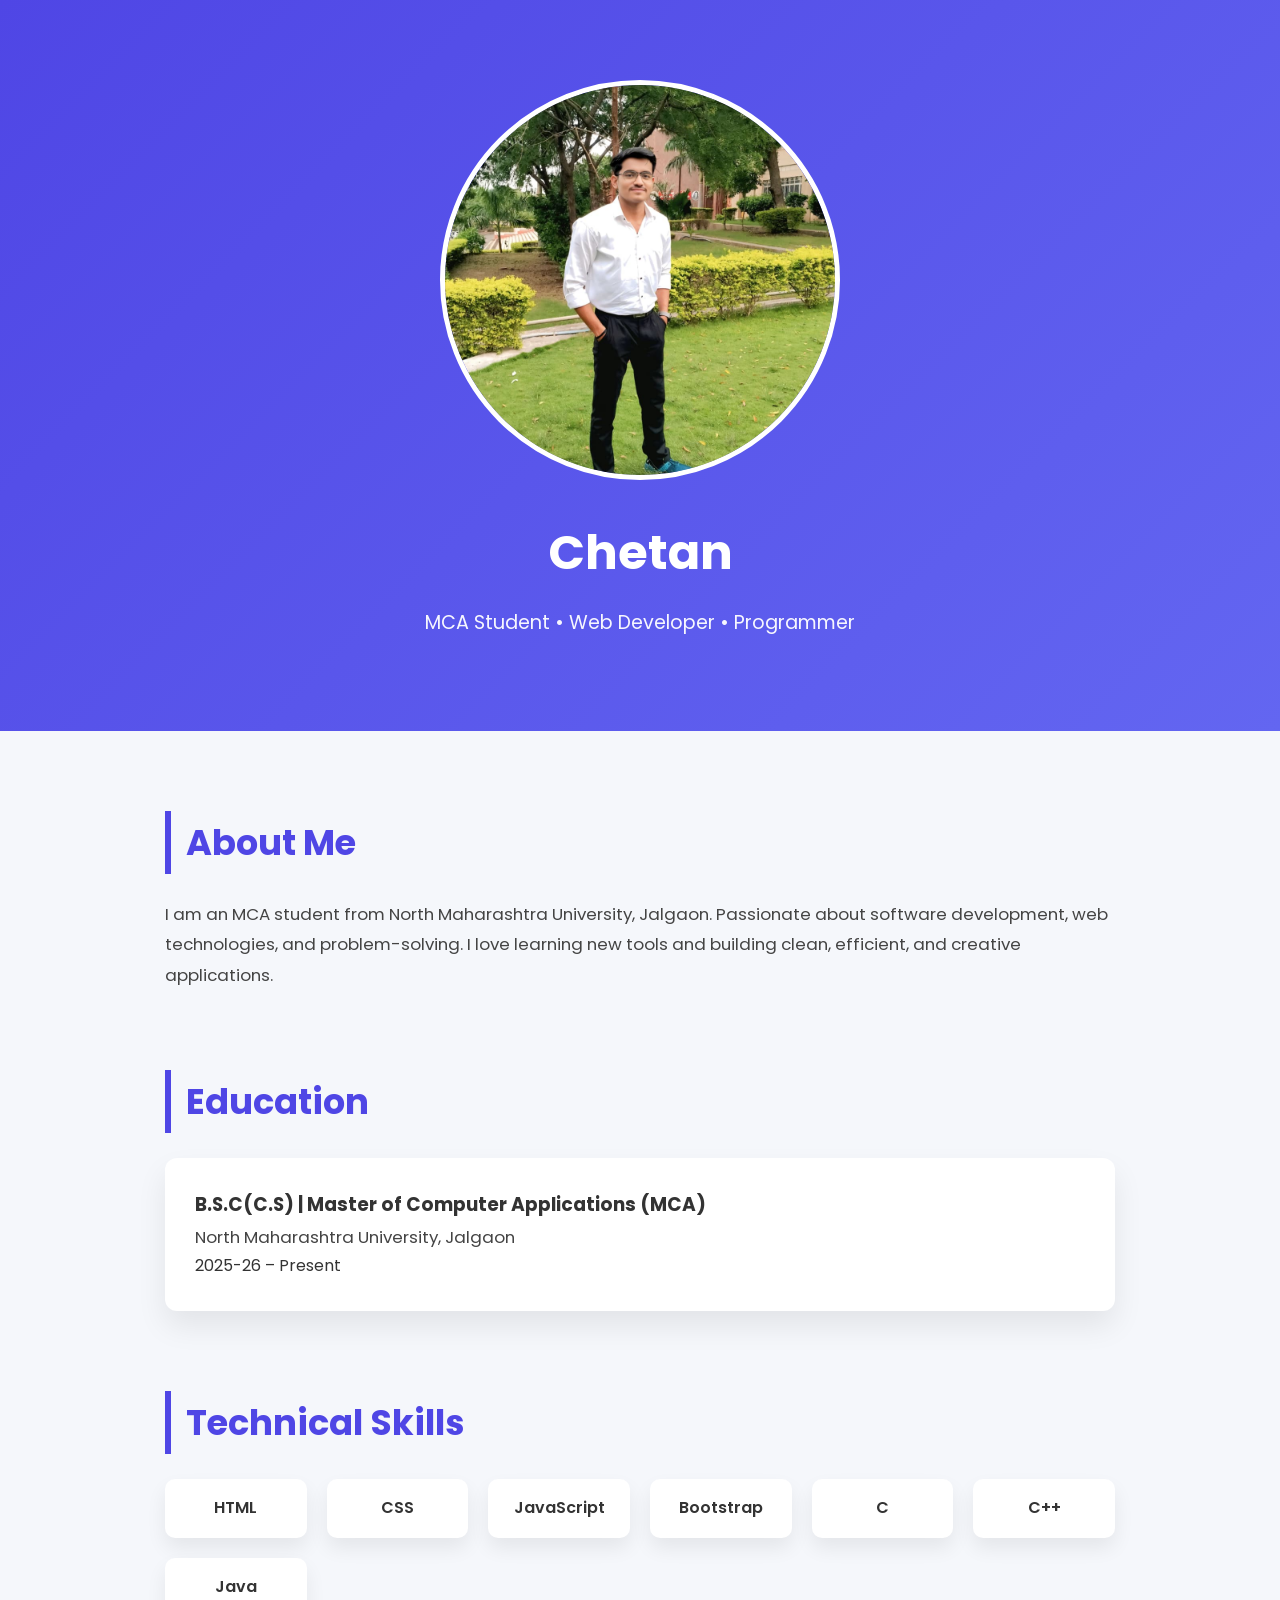
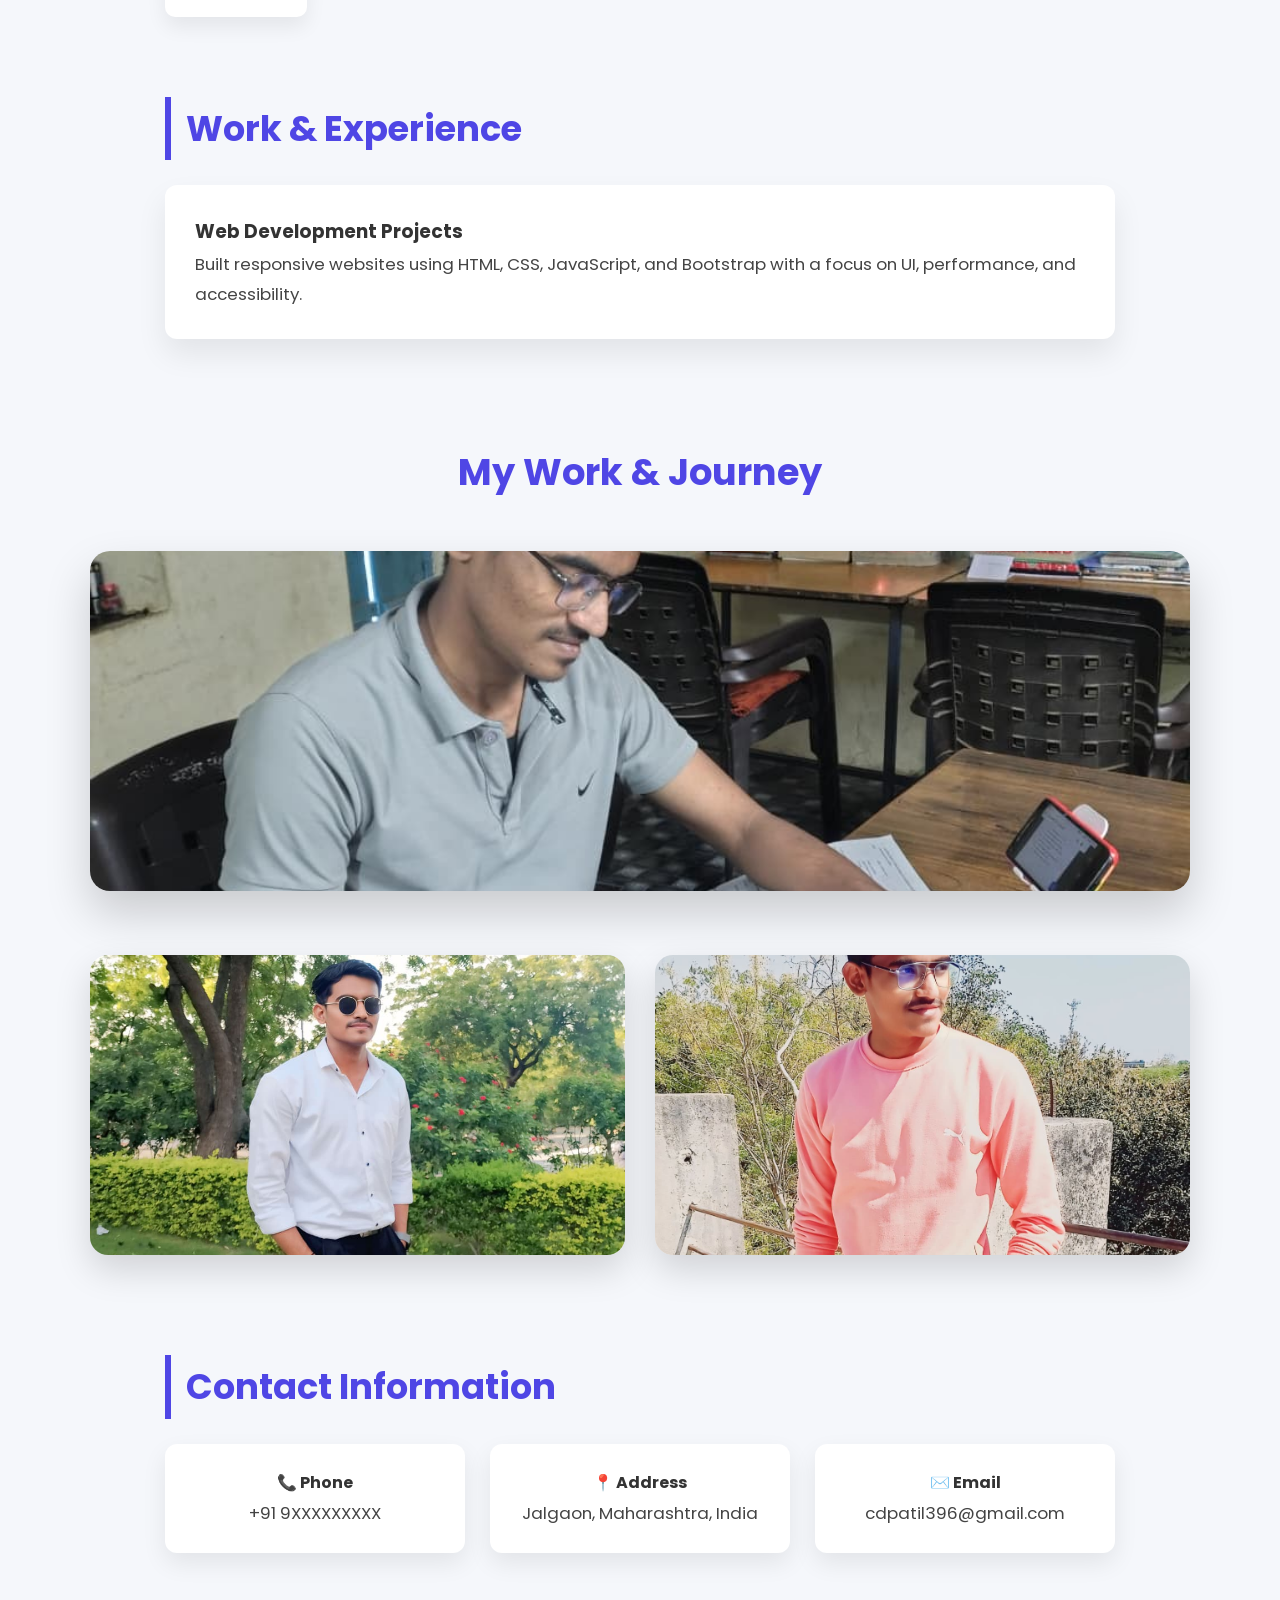
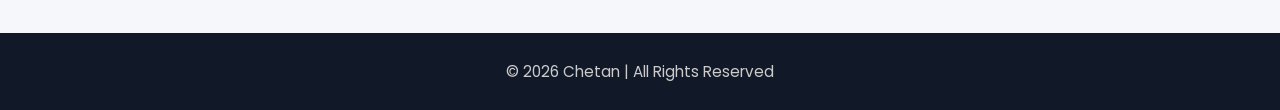
==== Portfolio.html @ 448fcc39 "This is portfolio websiste" ====
<!DOCTYPE html>
<html lang="en">
<head>
    <meta charset="UTF-8">
    <title>Chetan | Portfolio</title>
    <link rel="stylesheet" href="style.css">
    <link href="https://fonts.googleapis.com/css2?family=Poppins:wght@300;400;600;700&display=swap" rel="stylesheet">
</head>

<body>

<header class="hero">
    <img src="che.jpeg" alt="Chetan" class="profile-img">
    <h1>Chetan</h1>
    <p>MCA Student • Web Developer • Programmer</p>
</header>

<section class="about section">
    <h2>About Me</h2>
    <p>
        I am an MCA student from North Maharashtra University, Jalgaon.
        Passionate about software development, web technologies,
        and problem-solving. I love learning new tools and building
        clean, efficient, and creative applications.
    </p>
</section>
<!-- Education Section -->
<section class="education section">
    <h2>Education</h2>
    <div class="card">
        <h3> B.S.C(C.S) | Master of Computer Applications (MCA)</h3>
        <p>North Maharashtra University, Jalgaon</p>
        <span>2025-26 – Present</span>
    </div>
</section>

<section class="skills section">
    <h2>Technical Skills</h2>
    <div class="skill-grid">
        <span class="skill-card">HTML</span>
        <span class="skill-card">CSS</span>
        <span class="skill-card">JavaScript</span>
        <span class="skill-card">Bootstrap</span>
        <span class="skill-card">C</span>
        <span class="skill-card">C++</span>
        <span class="skill-card">Java</span>
    </div>
</section>

<section class="work section">
    <h2>Work & Experience</h2>
    <div class="card">
        <h3>Web Development Projects</h3>
        <p>
            Built responsive websites using HTML, CSS, JavaScript,
            and Bootstrap with a focus on UI, performance,
            and accessibility.
        </p>
    </div>
</section>

<!-- Photo Showcase -->
<section class="photo-section">
    <h2>My Work & Journey</h2>

    <!-- Big Banner Photo -->
    <div class="photo-banner">
        <img src="ph4.jpeg" alt="Work sShowcase">
    </div>

    <!-- Three Photos Grid -->
    <div class="photo-grid">
        <img src="ph1.jpeg" alt="Project 1">
        <!-- <img src="ph2.jpeg" alt="Project 2"> -->
        <img src="ph3.jpeg" alt="Coding">
    </div>
</section>


<section class="contact section">
    <h2>Contact Information</h2>
    <div class="contact-grid">
        <div class="contact-card">
            <h4>📞 Phone</h4>
            <p>+91 9XXXXXXXXX</p>
        </div>
        <div class="contact-card">
            <h4>📍 Address</h4>
            <p>Jalgaon, Maharashtra, India</p>
        </div>
        <div class="contact-card">
            <h4>✉️ Email</h4>
            <p>cdpatil396@gmail.com</p>
        </div>
    </div>
</section>



<footer>
    <p>© 2026 Chetan | All Rights Reserved</p>
</footer>

</body>
</html>
---- style.css ----
/* Reset */
* {
    margin: 0;
    padding: 0;
    box-sizing: border-box;
    font-family: 'Poppins', sans-serif;
}

/* Body */
body {
    background: #f5f7fb;
    color: #333;
    line-height: 1.8;
}

/* Hero Section */
.hero {
    background: linear-gradient(135deg, #4f46e5, #6366f1);
    color: white;
    text-align: center;
    padding: 80px 20px 90px;
}

/* Profile Image – BIGGER */
.profile-img {
    width: 400px;
    height: 400px;
    object-fit: cover;
    border-radius: 50%;
    border: 5px solid white;
    margin-bottom: 20px;
}

/* Headings */
.hero h1 {
    font-size: 3rem;
    margin-bottom: 10px;
}

.hero p {
    font-size: 1.2rem;
    opacity: 0.95;
}

/* Section Layout */
.section {
    max-width: 1000px;
    margin: 80px auto;
    padding: 0 25px;
}

/* Section Titles */
.section h2 {
    font-size: 2.2rem;
    margin-bottom: 25px;
    color: #4f46e5;
    border-left: 6px solid #4f46e5;
    padding-left: 15px;
}

/* Paragraphs */
.section p {
    font-size: 1.05rem;
    color: #444;
}

/* Cards */
.card {
    background: white;
    padding: 30px;
    border-radius: 12px;
    box-shadow: 0 15px 30px rgba(0,0,0,0.08);
    margin-bottom: 30px;
}

/* Skills */
.skill-grid {
    display: grid;
    grid-template-columns: repeat(auto-fit, minmax(130px, 1fr));
    gap: 20px;
    margin-top: 20px;
}

.skill-card {
    background: white;
    padding: 15px;
    text-align: center;
    border-radius: 10px;
    font-weight: 600;
    box-shadow: 0 10px 20px rgba(0,0,0,0.07);
}

/* Contact */
.contact-grid {
    display: grid;
    grid-template-columns: repeat(auto-fit, minmax(250px, 1fr));
    gap: 25px;
}

.contact-card {
    background: white;
    padding: 25px;
    border-radius: 12px;
    text-align: center;
    box-shadow: 0 10px 25px rgba(0,0,0,0.08);
}

/* Footer */
footer {
    background: #111827;
    color: #ccc;
    text-align: center;
    padding: 25px;
    margin-top: 80px;
    font-size: 0.95rem;
}

/* Photo Section */
.photo-section {
    max-width: 1150px;
    margin: 100px auto;
    padding: 0 25px;
    text-align: center;
}

.photo-section h2 {
    font-size: 2.3rem;
    color: #4f46e5;
    margin-bottom: 45px;
}

/* Banner Image */
.photo-banner img {
    width: 100%;
    height: 340px;
    object-fit: cover;
    border-radius: 20px;
    box-shadow: 0 22px 45px rgba(0,0,0,0.18);
    margin-bottom: 55px;
}

/* Three Photo Grid */
.photo-grid {
    display: grid;
    grid-template-columns: repeat(auto-fit, minmax(260px, 1fr));
    gap: 30px;
}

.photo-grid img {
    width: 100%;
    height: 300px;
    object-fit: cover;
    border-radius: 18px;
    box-shadow: 0 15px 35px rgba(0,0,0,0.15);
    transition: transform 0.4s ease, box-shadow 0.4s ease;
}

/* Hover Animation */
.photo-grid img:hover {
    transform: translateY(-10px) scale(1.02);
    box-shadow: 0 28px 55px rgba(0,0,0,0.25);
}
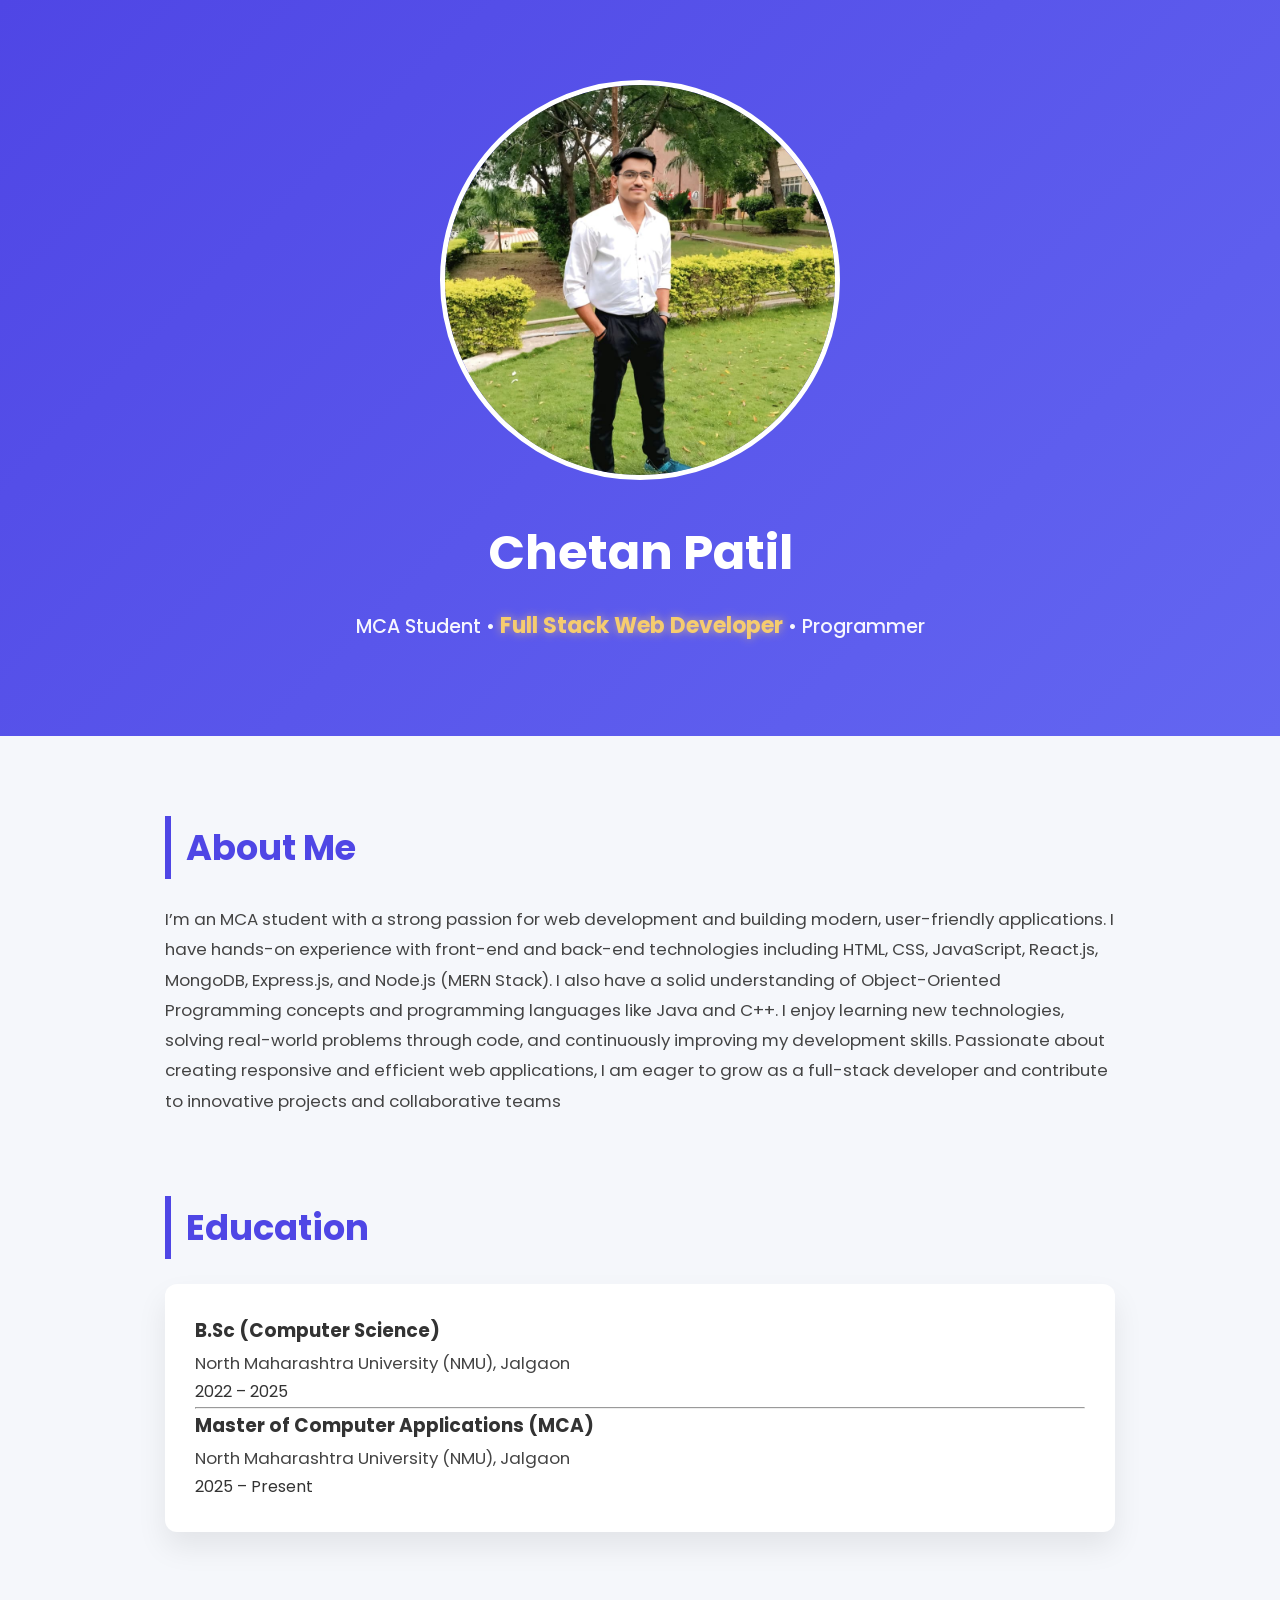
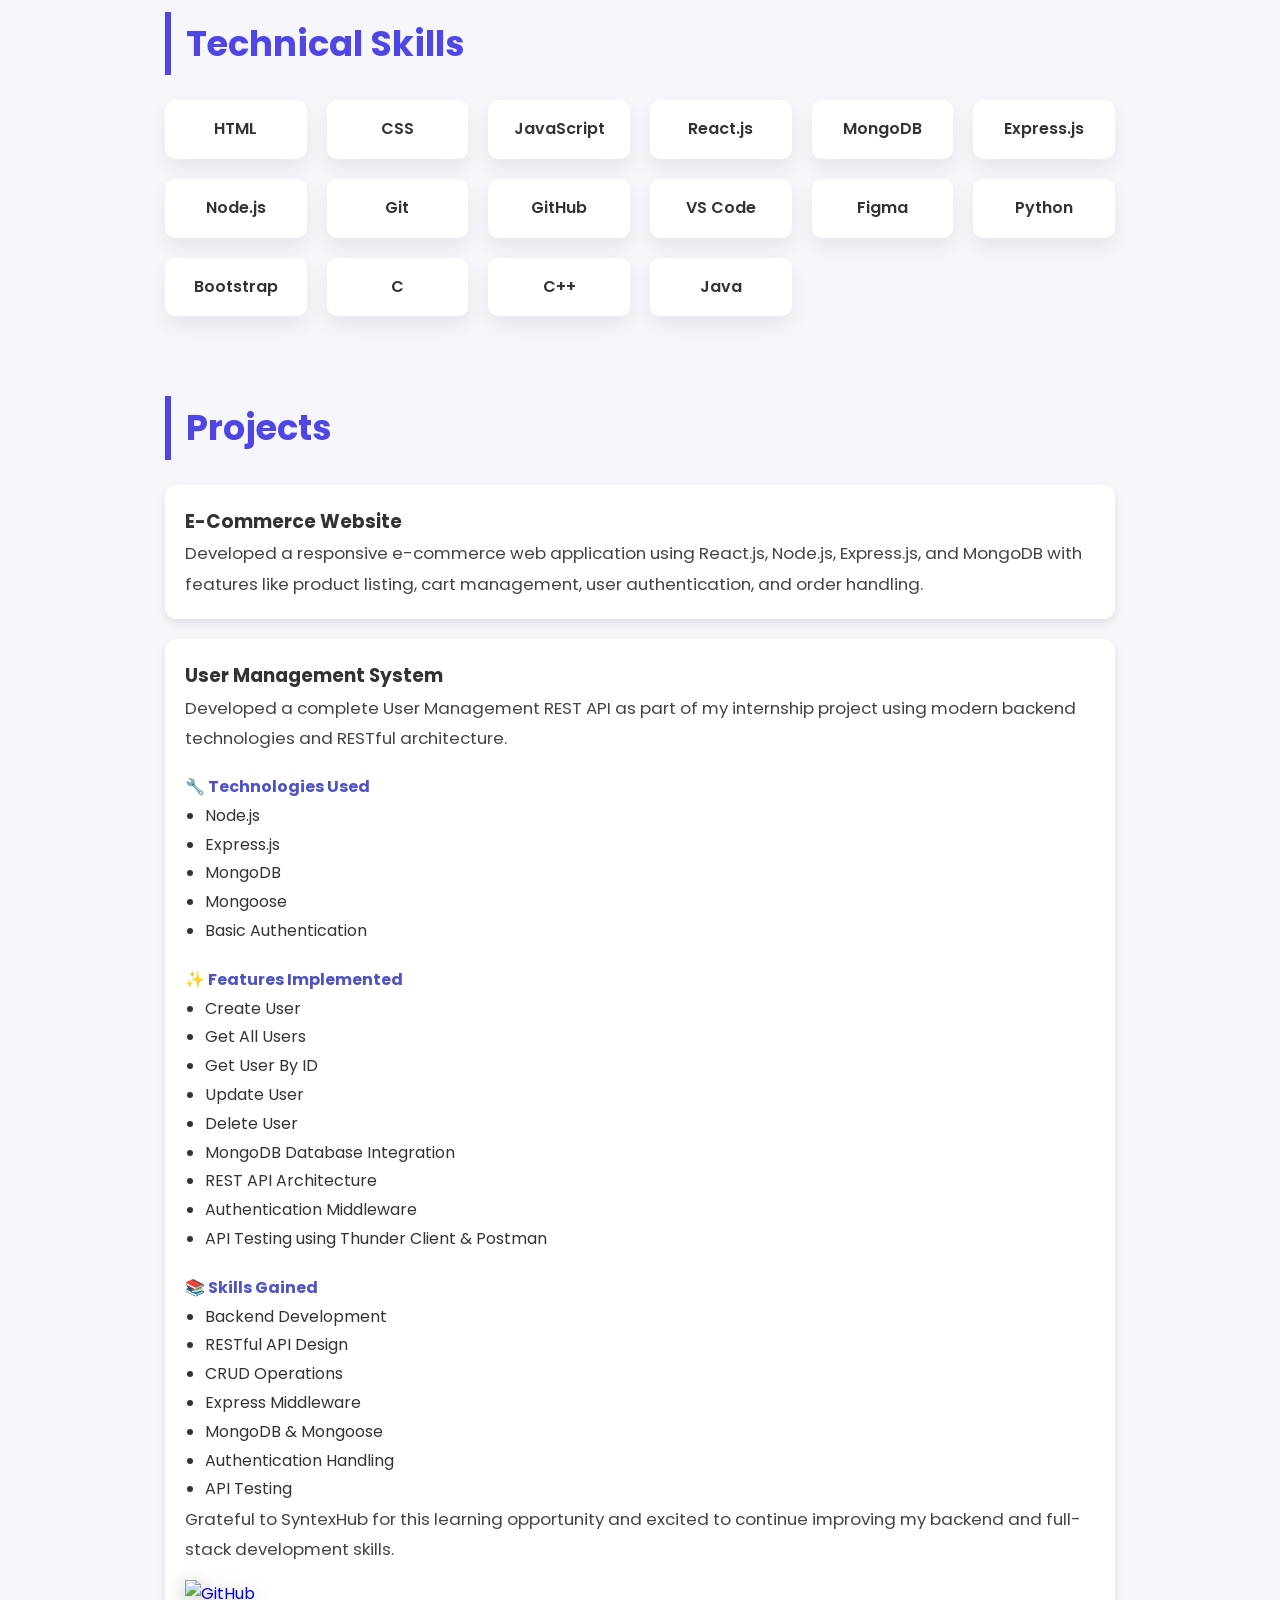
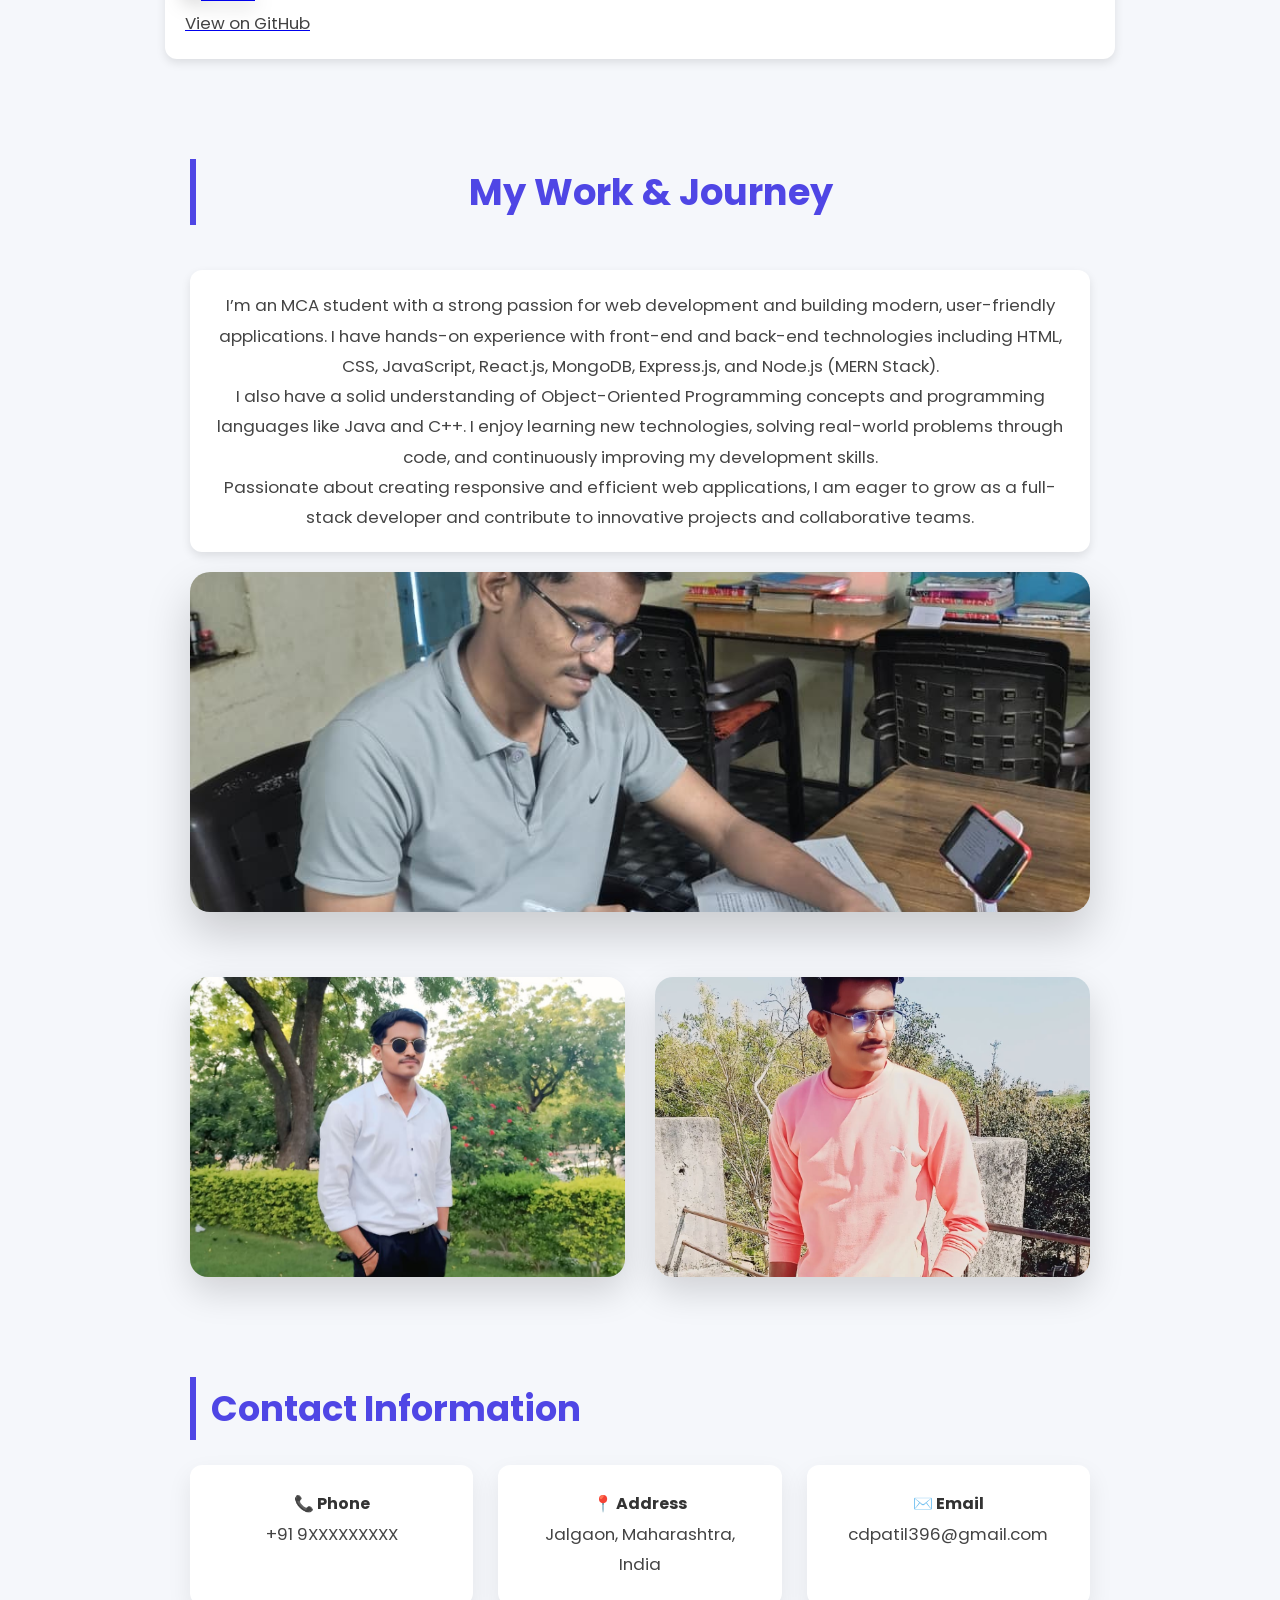
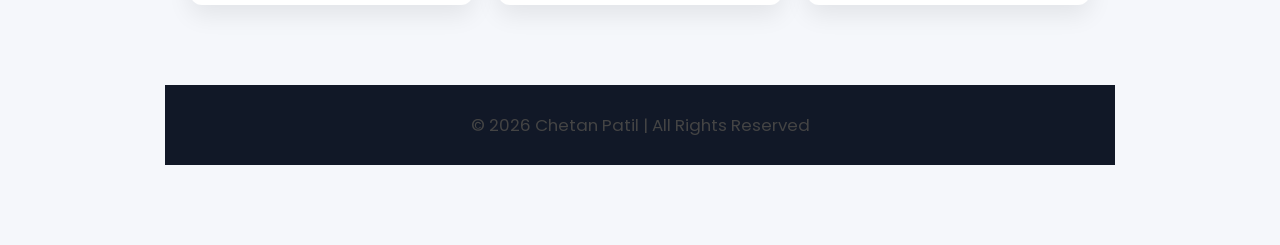
==== commit b787f418: "delete unwanted file portfolio website complete" ====
--- a/Portfolio.html
+++ b/Portfolio.html
@@ -1,5 +1,6 @@
 <!DOCTYPE html>
 <html lang="en">
+
 <head>
     <meta charset="UTF-8">
     <title>Chetan | Portfolio</title>
@@ -9,97 +10,236 @@
 
 <body>
 
-<header class="hero">
-    <img src="che.jpeg" alt="Chetan" class="profile-img">
-    <h1>Chetan</h1>
-    <p>MCA Student • Web Developer • Programmer</p>
-</header>
-
-<section class="about section">
-    <h2>About Me</h2>
-    <p>
-        I am an MCA student from North Maharashtra University, Jalgaon.
-        Passionate about software development, web technologies,
-        and problem-solving. I love learning new tools and building
-        clean, efficient, and creative applications.
-    </p>
-</section>
-<!-- Education Section -->
-<section class="education section">
-    <h2>Education</h2>
-    <div class="card">
-        <h3> B.S.C(C.S) | Master of Computer Applications (MCA)</h3>
-        <p>North Maharashtra University, Jalgaon</p>
-        <span>2025-26 – Present</span>
-    </div>
-</section>
-
-<section class="skills section">
-    <h2>Technical Skills</h2>
-    <div class="skill-grid">
-        <span class="skill-card">HTML</span>
-        <span class="skill-card">CSS</span>
-        <span class="skill-card">JavaScript</span>
-        <span class="skill-card">Bootstrap</span>
-        <span class="skill-card">C</span>
-        <span class="skill-card">C++</span>
-        <span class="skill-card">Java</span>
-    </div>
-</section>
-
-<section class="work section">
-    <h2>Work & Experience</h2>
-    <div class="card">
-        <h3>Web Development Projects</h3>
+    <header class="hero">
+        <img src="che.jpeg" alt="Chetan" class="profile-img">
+        <h1>Chetan Patil</h1>
+        <p class="hero-title">
+            MCA Student • <span>Full Stack Web Developer</span> • Programmer
+        </p>
+    </header>
+
+    <section class="about section">
+        <h2>About Me</h2>
         <p>
-            Built responsive websites using HTML, CSS, JavaScript,
-            and Bootstrap with a focus on UI, performance,
-            and accessibility.
+            I’m an MCA student with a strong passion for web development and building modern, user-friendly
+            applications. I have hands-on experience with front-end and back-end technologies including HTML, CSS,
+            JavaScript, React.js, MongoDB, Express.js, and Node.js (MERN Stack).
+
+
+
+            I also have a solid understanding of Object-Oriented Programming concepts and programming languages like
+            Java and C++. I enjoy learning new technologies, solving real-world problems through code, and continuously
+            improving my development skills.
+
+
+
+            Passionate about creating responsive and efficient web applications, I am eager to grow as a full-stack
+            developer and contribute to innovative projects and collaborative teams
         </p>
-    </div>
-</section>
-
-<!-- Photo Showcase -->
-<section class="photo-section">
-    <h2>My Work & Journey</h2>
-
-    <!-- Big Banner Photo -->
-    <div class="photo-banner">
-        <img src="ph4.jpeg" alt="Work sShowcase">
-    </div>
-
-    <!-- Three Photos Grid -->
-    <div class="photo-grid">
-        <img src="ph1.jpeg" alt="Project 1">
-        <!-- <img src="ph2.jpeg" alt="Project 2"> -->
-        <img src="ph3.jpeg" alt="Coding">
-    </div>
-</section>
-
-
-<section class="contact section">
-    <h2>Contact Information</h2>
-    <div class="contact-grid">
-        <div class="contact-card">
-            <h4>📞 Phone</h4>
-            <p>+91 9XXXXXXXXX</p>
-        </div>
-        <div class="contact-card">
-            <h4>📍 Address</h4>
-            <p>Jalgaon, Maharashtra, India</p>
-        </div>
-        <div class="contact-card">
-            <h4>✉️ Email</h4>
-            <p>cdpatil396@gmail.com</p>
-        </div>
-    </div>
-</section>
-
-
-
-<footer>
-    <p>© 2026 Chetan | All Rights Reserved</p>
-</footer>
+    </section>
+    <!-- Education Section -->
+
+    <section class="education section">
+
+        <h2>Education</h2>
+
+        <div class="card education-card">
+
+            <div class="edu-item">
+
+                <h3>B.Sc (Computer Science)</h3>
+
+                <p class="college">
+                    North Maharashtra University (NMU), Jalgaon
+                </p>
+
+                <span class="year">2022 – 2025</span>
+
+            </div>
+
+            <hr>
+
+            <div class="edu-item">
+
+                <h3>Master of Computer Applications (MCA)</h3>
+
+                <p class="college">
+                    North Maharashtra University (NMU), Jalgaon
+                </p>
+
+                <span class="year">2025 – Present</span>
+
+            </div>
+
+        </div>
+
+    </section>
+
+
+    <section class="skills section">
+        <h2>Technical Skills</h2>
+        <div class="skill-grid">
+            <span class="skill-card">HTML</span>
+            <span class="skill-card">CSS</span>
+            <span class="skill-card">JavaScript</span>
+            <span class="skill-card">React.js</span>
+            <span class="skill-card">MongoDB</span>
+            <span class="skill-card">Express.js</span>
+            <span class="skill-card">Node.js</span>
+            <span class="skill-card">Git</span>
+            <span class="skill-card">GitHub</span>
+            <span class="skill-card">VS Code</span>
+            <span class="skill-card">Figma</span>
+            <span class="skill-card">Python</span>
+            <span class="skill-card">Bootstrap</span>
+            <span class="skill-card">C</span>
+            <span class="skill-card">C++</span>
+            <span class="skill-card">Java</span>
+        </div>
+    </section>
+
+    <!-- Projects Section -->
+    <section class="projects section">
+        <h2>Projects</h2>
+
+        <div class="card">
+            <h3>E-Commerce Website</h3>
+            <p>
+                Developed a responsive e-commerce web application using
+                React.js, Node.js, Express.js, and MongoDB with features like
+                product listing, cart management, user authentication,
+                and order handling.
+            </p>
+        </div>
+
+
+        <div class="card">
+
+            <h3>User Management System</h3>
+
+            <p>
+                Developed a complete User Management REST API as part of my internship project
+                using modern backend technologies and RESTful architecture.
+            </p>
+
+            <h4>🔧 Technologies Used</h4>
+
+            <ul>
+                <li>Node.js</li>
+                <li>Express.js</li>
+                <li>MongoDB</li>
+                <li>Mongoose</li>
+                <li>Basic Authentication</li>
+            </ul>
+
+            <h4>✨ Features Implemented</h4>
+
+            <ul>
+                <li>Create User</li>
+                <li>Get All Users</li>
+                <li>Get User By ID</li>
+                <li>Update User</li>
+                <li>Delete User</li>
+                <li>MongoDB Database Integration</li>
+                <li>REST API Architecture</li>
+                <li>Authentication Middleware</li>
+                <li>API Testing using Thunder Client & Postman</li>
+            </ul>
+
+            <h4>📚 Skills Gained</h4>
+
+            <ul>
+                <li>Backend Development</li>
+                <li>RESTful API Design</li>
+                <li>CRUD Operations</li>
+                <li>Express Middleware</li>
+                <li>MongoDB & Mongoose</li>
+                <li>Authentication Handling</li>
+                <li>API Testing</li>
+            </ul>
+
+            <p>
+                Grateful to SyntexHub for this learning opportunity and excited
+                to continue improving my backend and full-stack development skills.
+            </p>
+
+
+            <a href="https://github.com/cdpatil396-coder/User-Management-System.git" target="_blank" class="github-btn">
+
+                <img src="github.png" alt="GitHub" class="github-icon">
+                <p>View on GitHub</p>
+            </a>
+
+
+        </div>
+
+        <!-- My Work & Journey -->
+        <section class="photo-section section">
+            <h2>My Work & Journey</h2>
+
+            <div class="card">
+                <p>
+                    I’m an MCA student with a strong passion for web development
+                    and building modern, user-friendly applications. I have
+                    hands-on experience with front-end and back-end technologies
+                    including HTML, CSS, JavaScript, React.js, MongoDB,
+                    Express.js, and Node.js (MERN Stack).
+                </p>
+
+                <p>
+                    I also have a solid understanding of Object-Oriented
+                    Programming concepts and programming languages like Java
+                    and C++. I enjoy learning new technologies, solving
+                    real-world problems through code, and continuously
+                    improving my development skills.
+                </p>
+
+                <p>
+                    Passionate about creating responsive and efficient web
+                    applications, I am eager to grow as a full-stack developer
+                    and contribute to innovative projects and collaborative teams.
+                </p>
+            </div>
+
+            <!-- Big Banner Photo -->
+            <div class="photo-banner">
+                <img src="ph4.jpeg" alt="Work Showcase">
+            </div>
+
+            <!-- Photos Grid -->
+            <div class="photo-grid">
+                <img src="ph1.jpeg" alt="Project 1">
+                <img src="ph3.jpeg" alt="Coding">
+            </div>
+        </section>
+
+
+
+
+        <section class="contact section">
+            <h2>Contact Information</h2>
+            <div class="contact-grid">
+                <div class="contact-card">
+                    <h4>📞 Phone</h4>
+                    <p>+91 9XXXXXXXXX</p>
+                </div>
+                <div class="contact-card">
+                    <h4>📍 Address</h4>
+                    <p>Jalgaon, Maharashtra, India</p>
+                </div>
+                <div class="contact-card">
+                    <h4>✉️ Email</h4>
+                    <p>cdpatil396@gmail.com</p>
+                </div>
+            </div>
+        </section>
+
+
+
+        <footer>
+            <p>© 2026 Chetan Patil | All Rights Reserved</p>
+        </footer>
 
 </body>
-</html>
+
+</html>
--- a/style.css
+++ b/style.css
@@ -161,3 +161,56 @@
     box-shadow: 0 28px 55px rgba(0,0,0,0.25);
 }
 
+.projects .card {
+    background: #fff;
+    padding: 20px;
+    margin: 20px 0;
+    border-radius: 12px;
+    box-shadow: 0 4px 10px rgba(0,0,0,0.1);
+    transition: 0.3s;
+}
+
+.projects .card:hover {
+    transform: translateY(-5px);
+}
+
+.hero-title {
+    font-size: 20px;
+    font-weight: 500;
+    color: #fff;
+}
+
+.hero-title span {
+    color: #ffd369;
+    font-weight: 700;
+    font-size: 22px;
+    text-shadow: 0 0 10px rgba(255, 211, 105, 0.7);
+}
+
+.card ul {
+    padding-left: 20px;
+    line-height: 1.8;
+}
+
+.card h4 {
+    margin-top: 20px;
+    color: #4e54c8;
+}
+
+.github-btn {
+    display: inline-block;
+    margin-top: 15px;
+    transition: 0.3s;
+}
+
+.github-btn:hover {
+    transform: scale(1.1);
+}
+
+.github-icon {
+    width: 55px;
+    height: 55px;
+    object-fit: contain;
+    filter: drop-shadow(0 5px 10px rgba(0,0,0,0.3));
+}
+
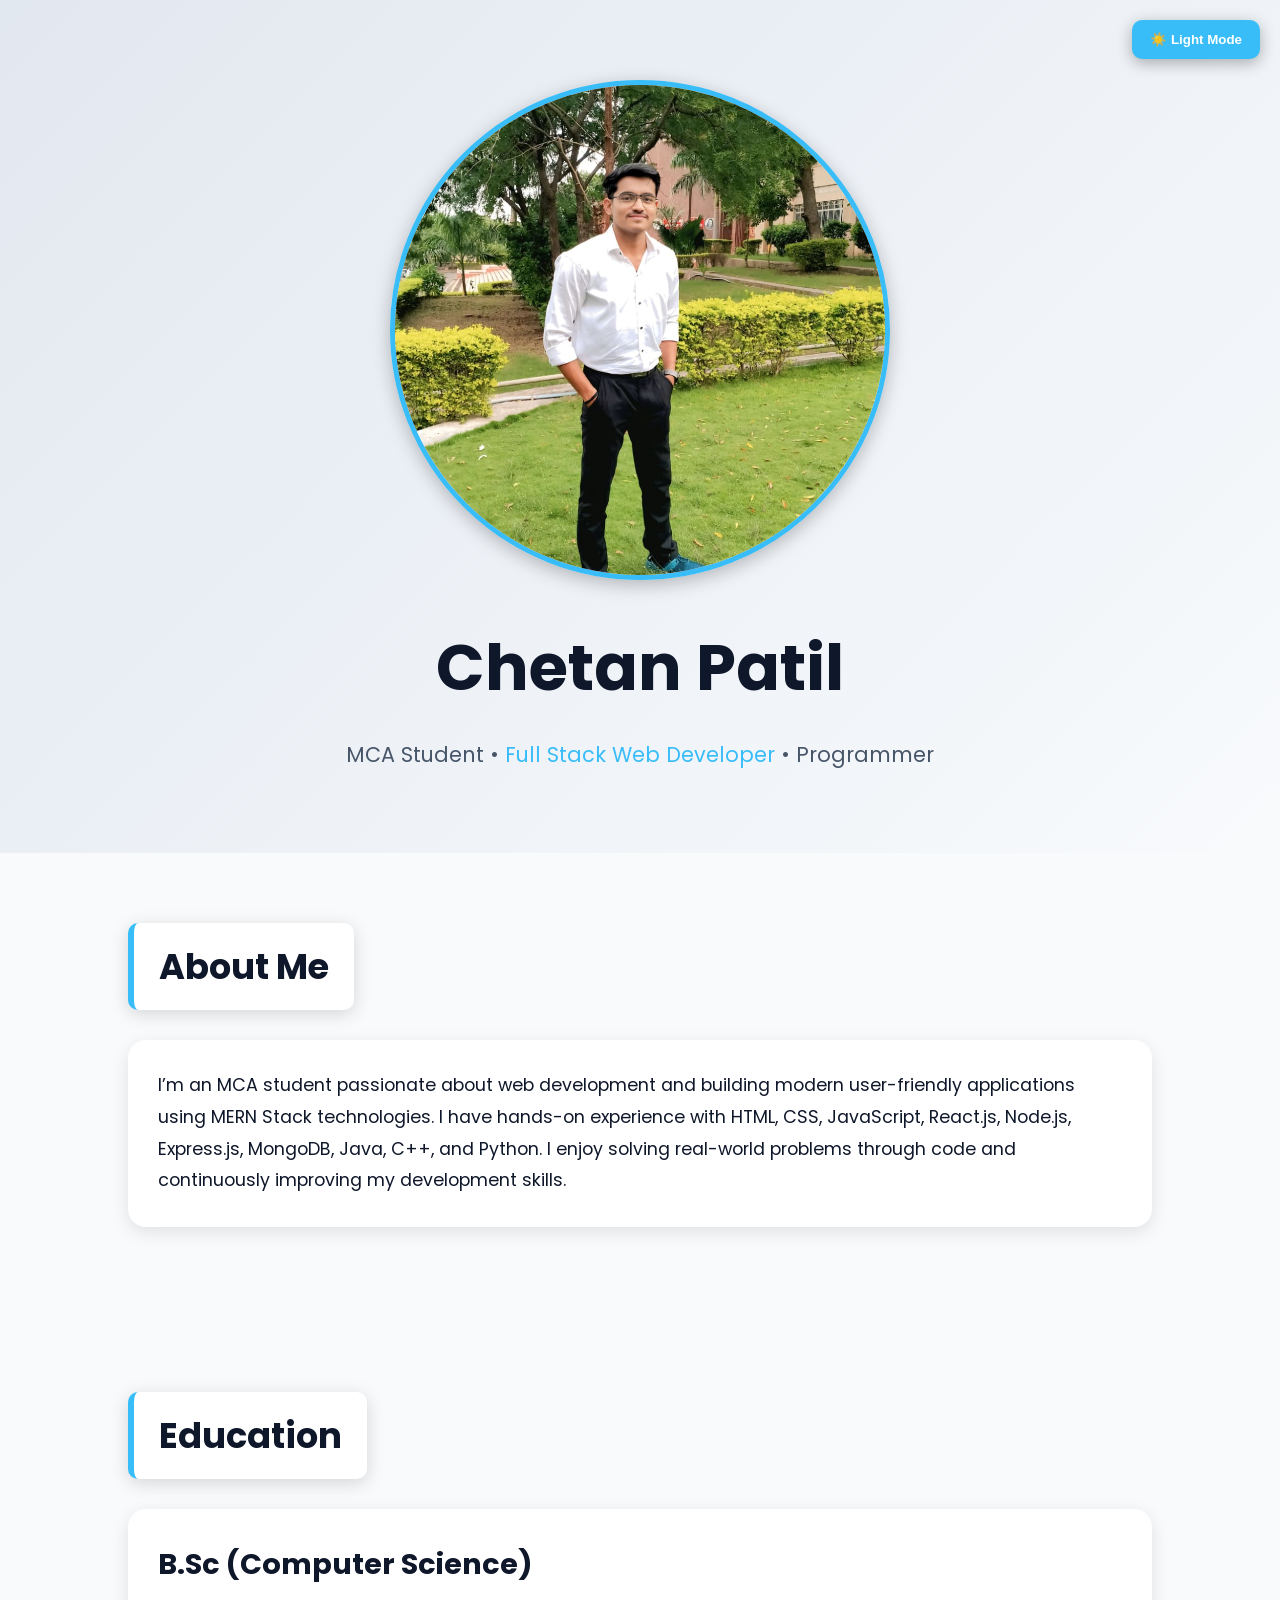
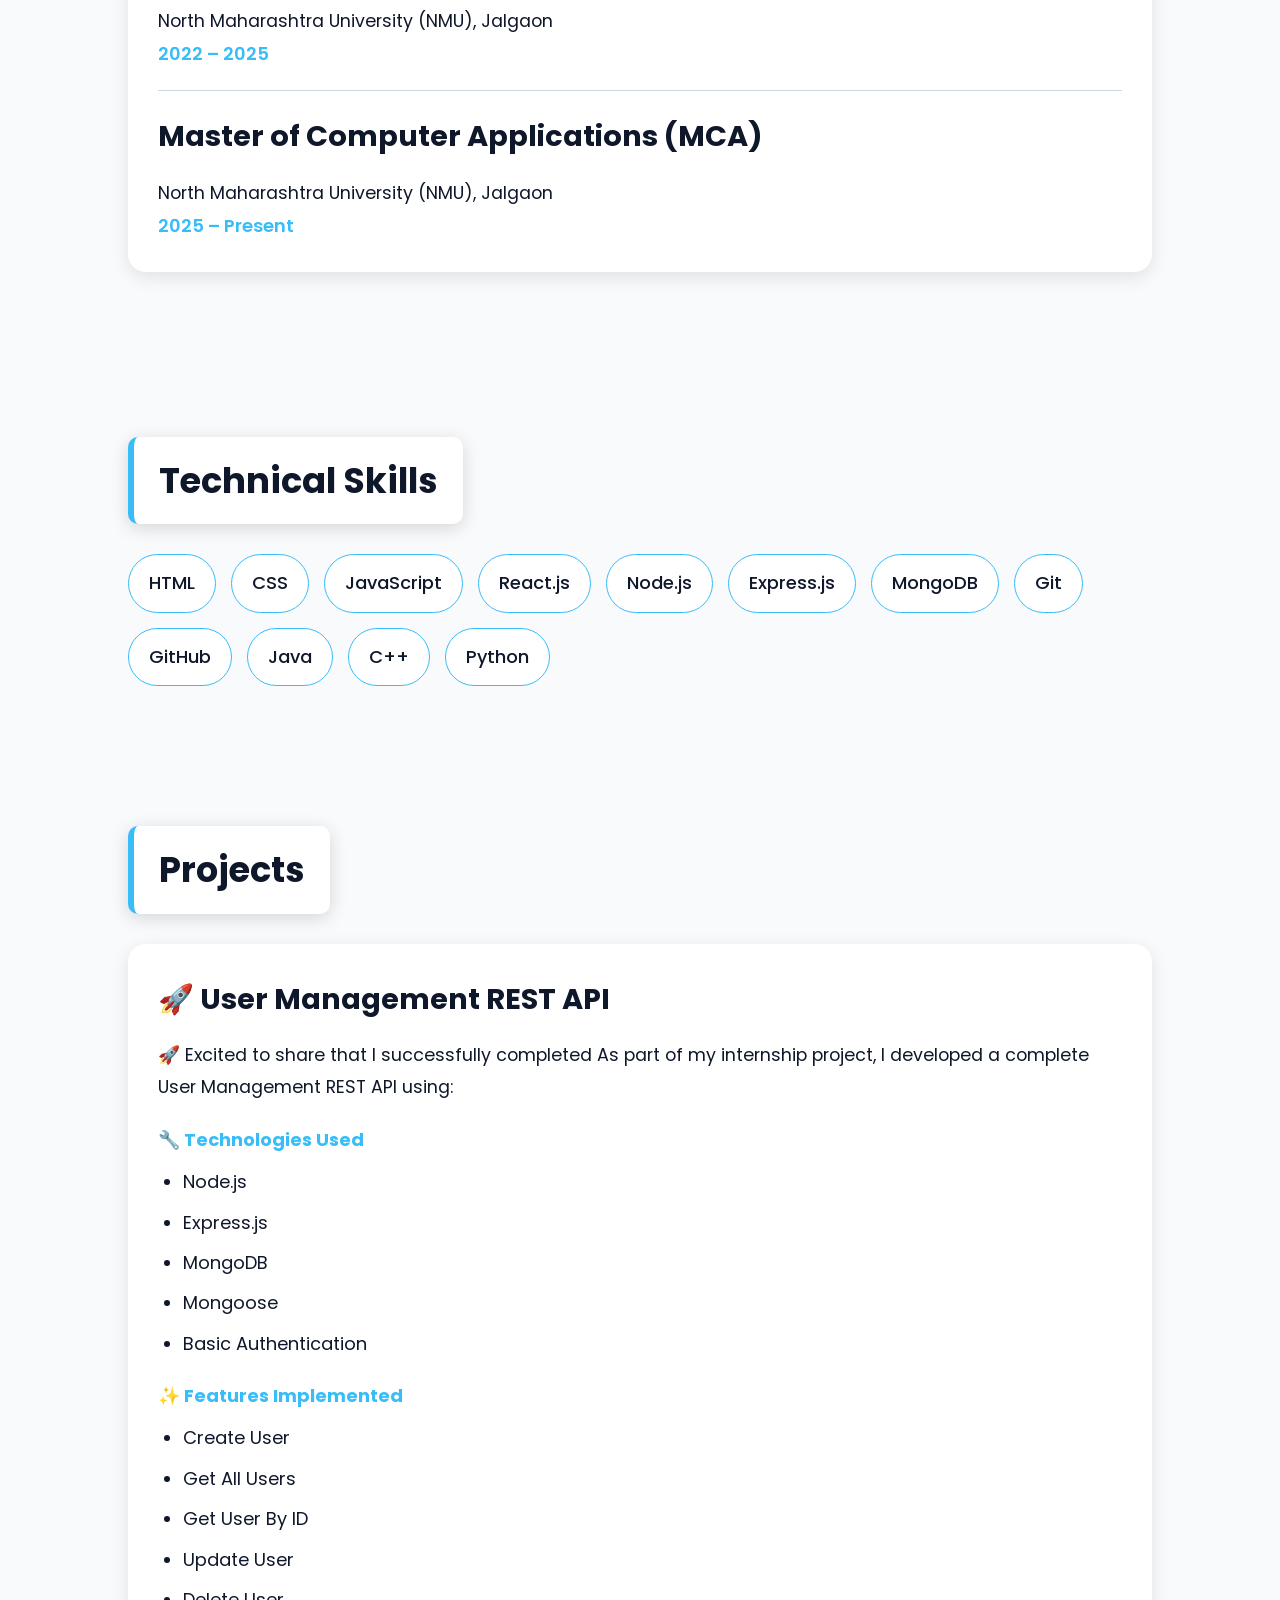
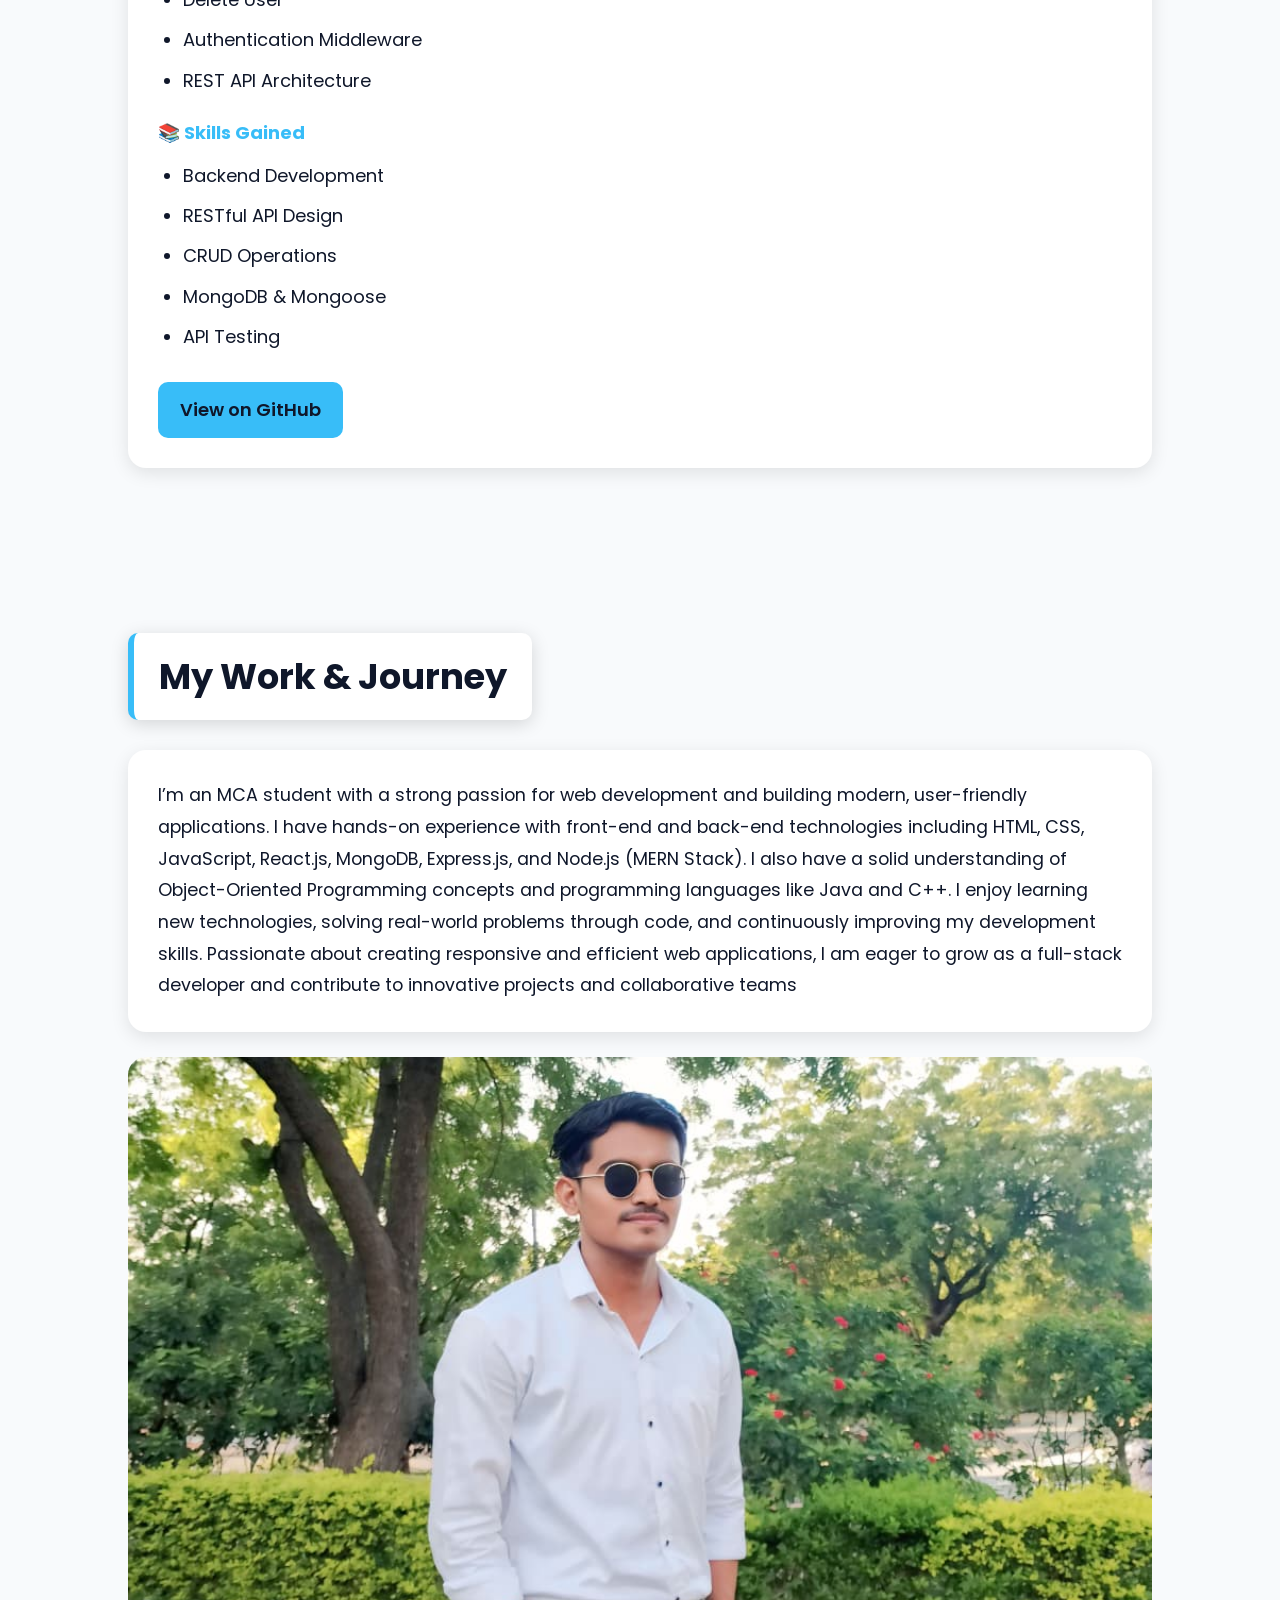
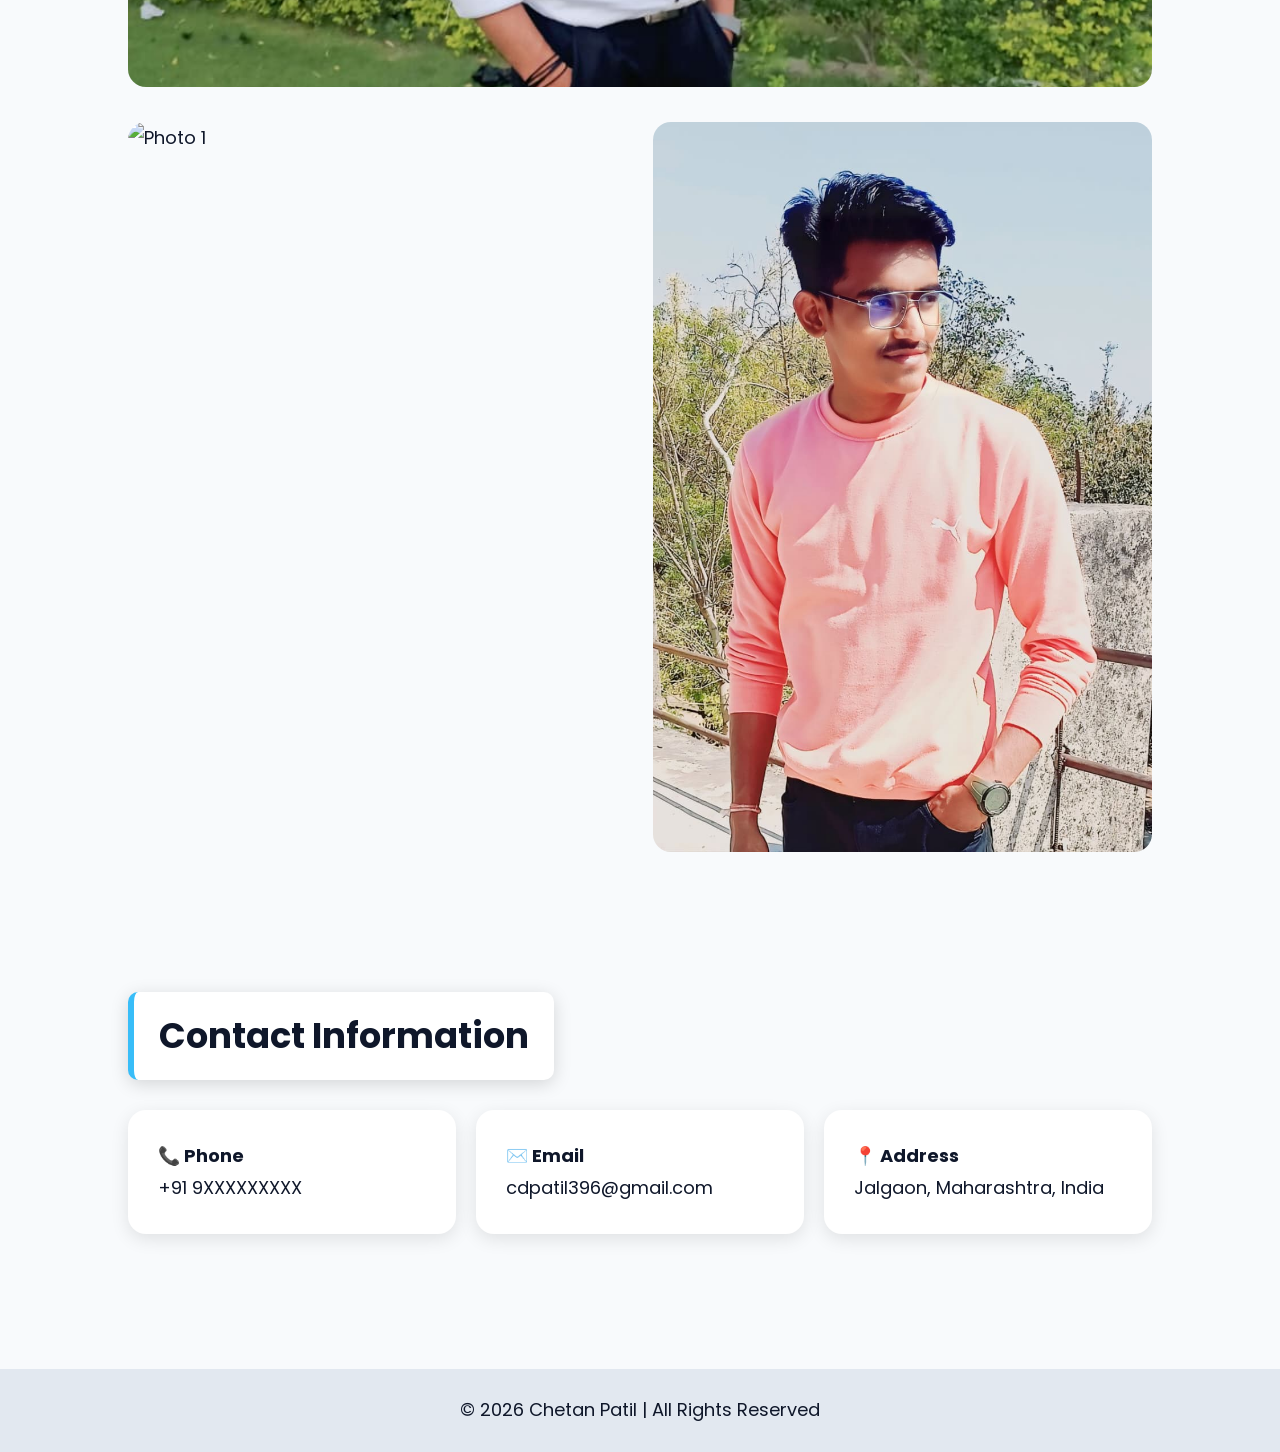
==== commit ec5327a4: "Add button of mode (dark/white)" ====
--- a/Portfolio.html
+++ b/Portfolio.html
@@ -3,55 +3,67 @@
 
 <head>
     <meta charset="UTF-8">
+    <meta name="viewport" content="width=device-width, initial-scale=1.0">
     <title>Chetan | Portfolio</title>
+
     <link rel="stylesheet" href="style.css">
-    <link href="https://fonts.googleapis.com/css2?family=Poppins:wght@300;400;600;700&display=swap" rel="stylesheet">
+
+    <link href="https://fonts.googleapis.com/css2?family=Poppins:wght@300;400;500;600;700&display=swap"
+        rel="stylesheet">
 </head>
 
 <body>
 
+    <!-- THEME TOGGLE -->
+    <button id="theme-toggle">☀️ Light Mode</button>
+
+    <!-- HERO -->
     <header class="hero">
+
         <img src="che.jpeg" alt="Chetan" class="profile-img">
+
         <h1>Chetan Patil</h1>
+
         <p class="hero-title">
             MCA Student • <span>Full Stack Web Developer</span> • Programmer
         </p>
+
     </header>
 
+    <!-- ABOUT -->
     <section class="about section">
+
         <h2>About Me</h2>
-        <p>
-            I’m an MCA student with a strong passion for web development and building modern, user-friendly
-            applications. I have hands-on experience with front-end and back-end technologies including HTML, CSS,
-            JavaScript, React.js, MongoDB, Express.js, and Node.js (MERN Stack).
-
-
-
-            I also have a solid understanding of Object-Oriented Programming concepts and programming languages like
-            Java and C++. I enjoy learning new technologies, solving real-world problems through code, and continuously
-            improving my development skills.
-
-
-
-            Passionate about creating responsive and efficient web applications, I am eager to grow as a full-stack
-            developer and contribute to innovative projects and collaborative teams
-        </p>
-    </section>
-    <!-- Education Section -->
-
+
+        <div class="card">
+
+            <p>
+                I’m an MCA student passionate about web development and building
+                modern user-friendly applications using MERN Stack technologies.
+
+                I have hands-on experience with HTML, CSS, JavaScript,
+                React.js, Node.js, Express.js, MongoDB, Java, C++, and Python.
+
+                I enjoy solving real-world problems through code and continuously
+                improving my development skills.
+            </p>
+
+        </div>
+
+    </section>
+
+    <!-- EDUCATION -->
     <section class="education section">
 
         <h2>Education</h2>
 
-        <div class="card education-card">
+        <div class="card">
 
             <div class="edu-item">
 
                 <h3>B.Sc (Computer Science)</h3>
 
-                <p class="college">
-                    North Maharashtra University (NMU), Jalgaon
-                </p>
+                <p>North Maharashtra University (NMU), Jalgaon</p>
 
                 <span class="year">2022 – 2025</span>
 
@@ -63,9 +75,7 @@
 
                 <h3>Master of Computer Applications (MCA)</h3>
 
-                <p class="college">
-                    North Maharashtra University (NMU), Jalgaon
-                </p>
+                <p>North Maharashtra University (NMU), Jalgaon</p>
 
                 <span class="year">2025 – Present</span>
 
@@ -75,51 +85,42 @@
 
     </section>
 
-
+    <!-- SKILLS -->
     <section class="skills section">
+
         <h2>Technical Skills</h2>
+
         <div class="skill-grid">
+
             <span class="skill-card">HTML</span>
             <span class="skill-card">CSS</span>
             <span class="skill-card">JavaScript</span>
             <span class="skill-card">React.js</span>
+            <span class="skill-card">Node.js</span>
+            <span class="skill-card">Express.js</span>
             <span class="skill-card">MongoDB</span>
-            <span class="skill-card">Express.js</span>
-            <span class="skill-card">Node.js</span>
             <span class="skill-card">Git</span>
             <span class="skill-card">GitHub</span>
-            <span class="skill-card">VS Code</span>
-            <span class="skill-card">Figma</span>
+            <span class="skill-card">Java</span>
+            <span class="skill-card">C++</span>
             <span class="skill-card">Python</span>
-            <span class="skill-card">Bootstrap</span>
-            <span class="skill-card">C</span>
-            <span class="skill-card">C++</span>
-            <span class="skill-card">Java</span>
-        </div>
-    </section>
-
-    <!-- Projects Section -->
+
+        </div>
+
+    </section>
+
+    <!-- PROJECTS -->
     <section class="projects section">
+
         <h2>Projects</h2>
 
         <div class="card">
-            <h3>E-Commerce Website</h3>
+
+            <h3>🚀 User Management REST API</h3>
+
             <p>
-                Developed a responsive e-commerce web application using
-                React.js, Node.js, Express.js, and MongoDB with features like
-                product listing, cart management, user authentication,
-                and order handling.
-            </p>
-        </div>
-
-
-        <div class="card">
-
-            <h3>User Management System</h3>
-
-            <p>
-                Developed a complete User Management REST API as part of my internship project
-                using modern backend technologies and RESTful architecture.
+                🚀 Excited to share that I successfully completed As part of my internship project, I developed a
+                complete User Management REST API using:
             </p>
 
             <h4>🔧 Technologies Used</h4>
@@ -140,10 +141,8 @@
                 <li>Get User By ID</li>
                 <li>Update User</li>
                 <li>Delete User</li>
-                <li>MongoDB Database Integration</li>
+                <li>Authentication Middleware</li>
                 <li>REST API Architecture</li>
-                <li>Authentication Middleware</li>
-                <li>API Testing using Thunder Client & Postman</li>
             </ul>
 
             <h4>📚 Skills Gained</h4>
@@ -152,93 +151,126 @@
                 <li>Backend Development</li>
                 <li>RESTful API Design</li>
                 <li>CRUD Operations</li>
-                <li>Express Middleware</li>
                 <li>MongoDB & Mongoose</li>
-                <li>Authentication Handling</li>
                 <li>API Testing</li>
             </ul>
 
+            <a href="https://github.com/cdpatil396-coder/User-Management-System.git" target="_blank" class="github-btn">
+
+                View on GitHub
+
+            </a>
+
+        </div>
+
+    </section>
+
+    <!-- PHOTO SECTION -->
+    <section class="photo-section section">
+
+        <h2>My Work & Journey</h2>
+
+        <div class="card">
+
             <p>
-                Grateful to SyntexHub for this learning opportunity and excited
-                to continue improving my backend and full-stack development skills.
+                I’m an MCA student with a strong passion for web development and building modern, user-friendly
+                applications. I have hands-on experience with front-end and back-end technologies including HTML, CSS,
+                JavaScript, React.js, MongoDB, Express.js, and Node.js (MERN Stack).
+
+
+
+                I also have a solid understanding of Object-Oriented Programming concepts and programming languages like
+                Java and C++. I enjoy learning new technologies, solving real-world problems through code, and
+                continuously improving my development skills.
+
+
+
+                Passionate about creating responsive and efficient web applications, I am eager to grow as a full-stack
+                developer and contribute to innovative projects and collaborative teams
             </p>
 
-
-            <a href="https://github.com/cdpatil396-coder/User-Management-System.git" target="_blank" class="github-btn">
-
-                <img src="github.png" alt="GitHub" class="github-icon">
-                <p>View on GitHub</p>
-            </a>
-
-
-        </div>
-
-        <!-- My Work & Journey -->
-        <section class="photo-section section">
-            <h2>My Work & Journey</h2>
-
-            <div class="card">
-                <p>
-                    I’m an MCA student with a strong passion for web development
-                    and building modern, user-friendly applications. I have
-                    hands-on experience with front-end and back-end technologies
-                    including HTML, CSS, JavaScript, React.js, MongoDB,
-                    Express.js, and Node.js (MERN Stack).
-                </p>
-
-                <p>
-                    I also have a solid understanding of Object-Oriented
-                    Programming concepts and programming languages like Java
-                    and C++. I enjoy learning new technologies, solving
-                    real-world problems through code, and continuously
-                    improving my development skills.
-                </p>
-
-                <p>
-                    Passionate about creating responsive and efficient web
-                    applications, I am eager to grow as a full-stack developer
-                    and contribute to innovative projects and collaborative teams.
-                </p>
-            </div>
-
-            <!-- Big Banner Photo -->
-            <div class="photo-banner">
-                <img src="ph4.jpeg" alt="Work Showcase">
-            </div>
-
-            <!-- Photos Grid -->
-            <div class="photo-grid">
-                <img src="ph1.jpeg" alt="Project 1">
-                <img src="ph3.jpeg" alt="Coding">
-            </div>
-        </section>
-
-
-
-
-        <section class="contact section">
-            <h2>Contact Information</h2>
-            <div class="contact-grid">
-                <div class="contact-card">
-                    <h4>📞 Phone</h4>
-                    <p>+91 9XXXXXXXXX</p>
-                </div>
-                <div class="contact-card">
-                    <h4>📍 Address</h4>
-                    <p>Jalgaon, Maharashtra, India</p>
-                </div>
-                <div class="contact-card">
-                    <h4>✉️ Email</h4>
-                    <p>cdpatil396@gmail.com</p>
-                </div>
-            </div>
-        </section>
-
-
-
-        <footer>
-            <p>© 2026 Chetan Patil | All Rights Reserved</p>
-        </footer>
+        </div>
+
+        <div class="photo-banner">
+
+            <img src="ph1.jpeg" alt="Banner">
+
+        </div>
+
+        <div class="photo-grid">
+
+            <img src="ph4.jpg" alt="Photo 1">
+
+            <img src="ph3.jpeg" alt="Photo 2" class="top-photo">
+
+        </div>
+
+    </section>
+
+    <!-- CONTACT -->
+    <section class="contact section">
+
+        <h2>Contact Information</h2>
+
+        <div class="contact-grid">
+
+            <div class="contact-card">
+
+                <h4>📞 Phone</h4>
+
+                <p>+91 9XXXXXXXXX</p>
+
+            </div>
+
+            <div class="contact-card">
+
+                <h4>✉️ Email</h4>
+
+                <p>cdpatil396@gmail.com</p>
+
+            </div>
+
+            <div class="contact-card">
+
+                <h4>📍 Address</h4>
+
+                <p>Jalgaon, Maharashtra, India</p>
+
+            </div>
+
+        </div>
+
+    </section>
+
+    <!-- FOOTER -->
+    <footer>
+
+        <p>© 2026 Chetan Patil | All Rights Reserved</p>
+
+    </footer>
+
+    <!-- SCRIPT -->
+    <script>
+
+        const toggleBtn = document.getElementById("theme-toggle");
+
+        toggleBtn.addEventListener("click", () => {
+
+            document.body.classList.toggle("dark-theme");
+
+            if (document.body.classList.contains("dark-theme")) {
+
+                toggleBtn.innerHTML = "🌙 Dark Mode";
+
+            } else {
+
+                toggleBtn.innerHTML = "☀️ Light Mode";
+
+            }
+
+        });
+
+    </script>
 
 </body>
 
--- a/style.css
+++ b/style.css
@@ -1,216 +1,281 @@
-/* Reset */
-* {
-    margin: 0;
-    padding: 0;
-    box-sizing: border-box;
-    font-family: 'Poppins', sans-serif;
-}
-
-/* Body */
-body {
-    background: #f5f7fb;
-    color: #333;
-    line-height: 1.8;
-}
-
-/* Hero Section */
-.hero {
-    background: linear-gradient(135deg, #4f46e5, #6366f1);
-    color: white;
-    text-align: center;
-    padding: 80px 20px 90px;
-}
-
-/* Profile Image – BIGGER */
-.profile-img {
-    width: 400px;
-    height: 400px;
-    object-fit: cover;
-    border-radius: 50%;
-    border: 5px solid white;
-    margin-bottom: 20px;
-}
-
-/* Headings */
-.hero h1 {
-    font-size: 3rem;
-    margin-bottom: 10px;
-}
-
-.hero p {
-    font-size: 1.2rem;
-    opacity: 0.95;
-}
-
-/* Section Layout */
-.section {
-    max-width: 1000px;
-    margin: 80px auto;
-    padding: 0 25px;
-}
-
-/* Section Titles */
-.section h2 {
-    font-size: 2.2rem;
-    margin-bottom: 25px;
-    color: #4f46e5;
-    border-left: 6px solid #4f46e5;
-    padding-left: 15px;
-}
-
-/* Paragraphs */
-.section p {
-    font-size: 1.05rem;
-    color: #444;
-}
-
-/* Cards */
-.card {
-    background: white;
-    padding: 30px;
-    border-radius: 12px;
-    box-shadow: 0 15px 30px rgba(0,0,0,0.08);
-    margin-bottom: 30px;
-}
-
-/* Skills */
-.skill-grid {
-    display: grid;
-    grid-template-columns: repeat(auto-fit, minmax(130px, 1fr));
-    gap: 20px;
-    margin-top: 20px;
-}
-
-.skill-card {
-    background: white;
-    padding: 15px;
-    text-align: center;
-    border-radius: 10px;
-    font-weight: 600;
-    box-shadow: 0 10px 20px rgba(0,0,0,0.07);
-}
-
-/* Contact */
-.contact-grid {
-    display: grid;
-    grid-template-columns: repeat(auto-fit, minmax(250px, 1fr));
-    gap: 25px;
-}
-
-.contact-card {
-    background: white;
-    padding: 25px;
-    border-radius: 12px;
-    text-align: center;
-    box-shadow: 0 10px 25px rgba(0,0,0,0.08);
-}
-
-/* Footer */
-footer {
-    background: #111827;
-    color: #ccc;
-    text-align: center;
-    padding: 25px;
-    margin-top: 80px;
-    font-size: 0.95rem;
-}
-
-/* Photo Section */
-.photo-section {
-    max-width: 1150px;
-    margin: 100px auto;
-    padding: 0 25px;
-    text-align: center;
-}
-
-.photo-section h2 {
-    font-size: 2.3rem;
-    color: #4f46e5;
-    margin-bottom: 45px;
-}
-
-/* Banner Image */
-.photo-banner img {
-    width: 100%;
-    height: 340px;
-    object-fit: cover;
-    border-radius: 20px;
-    box-shadow: 0 22px 45px rgba(0,0,0,0.18);
-    margin-bottom: 55px;
-}
-
-/* Three Photo Grid */
-.photo-grid {
-    display: grid;
-    grid-template-columns: repeat(auto-fit, minmax(260px, 1fr));
-    gap: 30px;
-}
-
-.photo-grid img {
-    width: 100%;
-    height: 300px;
-    object-fit: cover;
-    border-radius: 18px;
-    box-shadow: 0 15px 35px rgba(0,0,0,0.15);
-    transition: transform 0.4s ease, box-shadow 0.4s ease;
-}
-
-/* Hover Animation */
-.photo-grid img:hover {
-    transform: translateY(-10px) scale(1.02);
-    box-shadow: 0 28px 55px rgba(0,0,0,0.25);
-}
-
-.projects .card {
-    background: #fff;
-    padding: 20px;
-    margin: 20px 0;
-    border-radius: 12px;
-    box-shadow: 0 4px 10px rgba(0,0,0,0.1);
-    transition: 0.3s;
-}
-
-.projects .card:hover {
-    transform: translateY(-5px);
-}
-
-.hero-title {
-    font-size: 20px;
-    font-weight: 500;
-    color: #fff;
-}
-
-.hero-title span {
-    color: #ffd369;
-    font-weight: 700;
-    font-size: 22px;
-    text-shadow: 0 0 10px rgba(255, 211, 105, 0.7);
-}
-
-.card ul {
-    padding-left: 20px;
-    line-height: 1.8;
-}
-
-.card h4 {
-    margin-top: 20px;
-    color: #4e54c8;
-}
-
-.github-btn {
-    display: inline-block;
-    margin-top: 15px;
-    transition: 0.3s;
-}
-
-.github-btn:hover {
-    transform: scale(1.1);
-}
-
-.github-icon {
-    width: 55px;
-    height: 55px;
-    object-fit: contain;
-    filter: drop-shadow(0 5px 10px rgba(0,0,0,0.3));
-}
-
+ *{
+    margin:0;
+    padding:0;
+    box-sizing:border-box;
+}
+
+body{
+    font-family:'Poppins',sans-serif;
+    background:#f8fafc;
+    color:#0f172a;
+    transition:0.4s ease;
+    line-height:1.8;
+    font-size:18px;
+}
+
+/* DARK THEME */
+body.dark-theme{
+    background:#0f172a;
+    color:#f1f5f9;
+}
+
+/* TOGGLE BUTTON */
+#theme-toggle{
+    position:fixed;
+    top:20px;
+    right:20px;
+    padding:12px 18px;
+    border:none;
+    border-radius:10px;
+    background:#38bdf8;
+    color:white;
+    cursor:pointer;
+    font-weight:600;
+    z-index:999;
+    box-shadow:0 4px 15px rgba(0,0,0,0.3);
+}
+
+/* HERO */
+.hero{
+    text-align:center;
+    padding:80px 20px;
+    background:linear-gradient(135deg,#e2e8f0,#f8fafc);
+}
+
+body.dark-theme .hero{
+    background:linear-gradient(135deg,#111827,#1e293b);
+}
+
+.profile-img{
+    width:500px;
+    height:500px;
+    border-radius:50%;
+    object-fit:cover;
+    border:5px solid #38bdf8;
+    margin-bottom:20px;
+    box-shadow:0 5px 18px rgba(0,0,0,0.25);
+}
+
+.hero h1{
+    font-size:4rem;
+}
+
+.hero-title{
+    margin-top:10px;
+    font-size:1.3rem;
+    color:#475569;
+}
+
+body.dark-theme .hero-title{
+    color:#cbd5e1;
+}
+
+.hero-title span{
+    color:#38bdf8;
+}
+
+/* SECTION */
+.section{
+    padding:70px 10%;
+}
+
+/* LEFT SIDE HEADING */
+.section h2{
+    display:inline-block;
+    padding:12px 25px;
+    margin-bottom:30px;
+    border-left:6px solid #38bdf8;
+    background:white;
+    color:#0f172a;
+    border-radius:10px;
+    box-shadow:0 4px 18px rgba(0,0,0,0.15);
+    font-size:2.2rem;
+}
+
+body.dark-theme .section h2{
+    background:#1e293b;
+    color:#38bdf8;
+}
+
+/* CARD */
+.card,
+.contact-card{
+    background:white;
+    padding:30px;
+    border-radius:18px;
+    margin-bottom:25px;
+    box-shadow:0 5px 18px rgba(0,0,0,0.1);
+    transition:0.3s;
+}
+
+body.dark-theme .card,
+body.dark-theme .contact-card{
+    background:#1e293b;
+    color:#f1f5f9;
+}
+
+.card:hover{
+    transform:translateY(-5px);
+}
+
+.card p{
+    font-size:1.1rem;
+}
+
+.card h3{
+    font-size:1.8rem;
+    margin-bottom:15px;
+}
+
+.card h4{
+    margin-top:20px;
+    margin-bottom:10px;
+    color:#38bdf8;
+}
+
+.card ul{
+    margin-left:25px;
+    margin-top:10px;
+}
+
+.card ul li{
+    margin-bottom:8px;
+}
+
+hr{
+    margin:20px 0;
+    border:0;
+    border-top:1px solid #cbd5e1;
+}
+
+body.dark-theme hr{
+    border-top:1px solid #334155;
+}
+
+.year{
+    color:#38bdf8;
+    font-weight:600;
+}
+
+/* SKILLS */
+.skill-grid{
+    display:flex;
+    flex-wrap:wrap;
+    gap:15px;
+}
+
+.skill-card{
+    padding:12px 20px;
+    border-radius:30px;
+    background:white;
+    border:1px solid #38bdf8;
+    color:#0f172a;
+    transition:0.3s;
+    font-weight:500;
+}
+
+body.dark-theme .skill-card{
+    background:#1e293b;
+    color:#38bdf8;
+}
+
+.skill-card:hover{
+    background:#38bdf8;
+    color:#0f172a;
+    transform:scale(1.05);
+}
+
+/* BUTTON */
+.github-btn{
+    display:inline-block;
+    margin-top:20px;
+    padding:12px 22px;
+    background:#38bdf8;
+    color:#0f172a;
+    text-decoration:none;
+    border-radius:10px;
+    font-weight:600;
+}
+
+/* PHOTO */
+.photo-banner img{
+    width:100%;
+    height:630px;
+    object-fit:cover;
+    border-radius:18px;
+}
+
+.photo-grid{
+    display:grid;
+    grid-template-columns:repeat(auto-fit,minmax(280px,1fr));
+    gap:25px;
+    margin-top:25px;
+}
+
+.photo-grid img{
+    width:100%;
+    height:730px;
+    object-fit:cover;
+    border-radius:18px;
+    object-position:center;
+}
+
+.top-photo{
+    object-position:top;
+}
+
+/* CONTACT */
+.contact-grid{
+    display:grid;
+    grid-template-columns:repeat(auto-fit,minmax(250px,1fr));
+    gap:20px;
+}
+
+/* FOOTER */
+footer{
+    text-align:center;
+    padding:25px;
+    background:#e2e8f0;
+    margin-top:40px;
+    color:#0f172a;
+}
+
+body.dark-theme footer{
+    background:#111827;
+    color:#94a3b8;
+}
+
+/* RESPONSIVE */
+@media(max-width:768px){
+
+    body{
+        font-size:16px;
+    }
+
+    .hero h1{
+        font-size:2.5rem;
+    }
+
+    .profile-img{
+        width:160px;
+        height:160px;
+    }
+
+    .section{
+        padding:45px 6%;
+    }
+
+    .section h2{
+        font-size:1.7rem;
+    }
+
+    .photo-banner img{
+        height:250px;
+    }
+
+    .photo-grid img{
+        height:220px;
+    }
+
+}
+
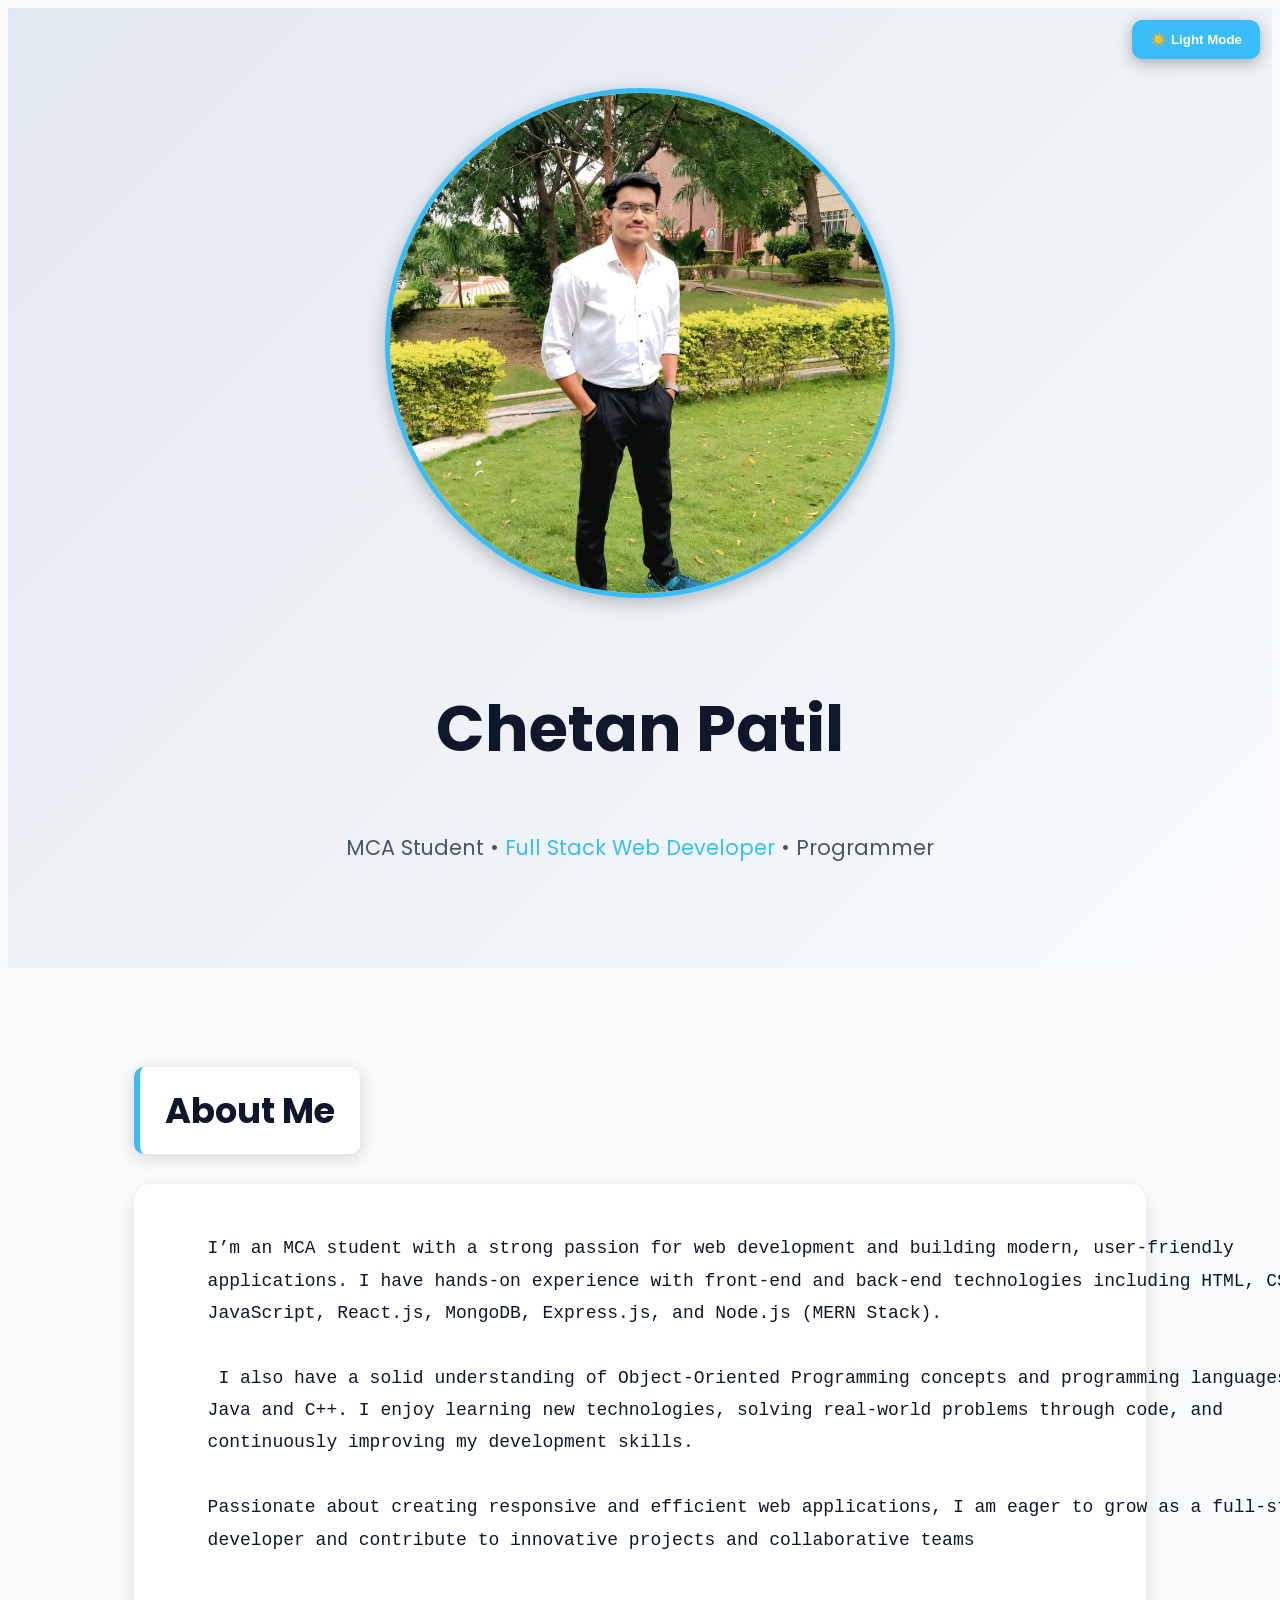
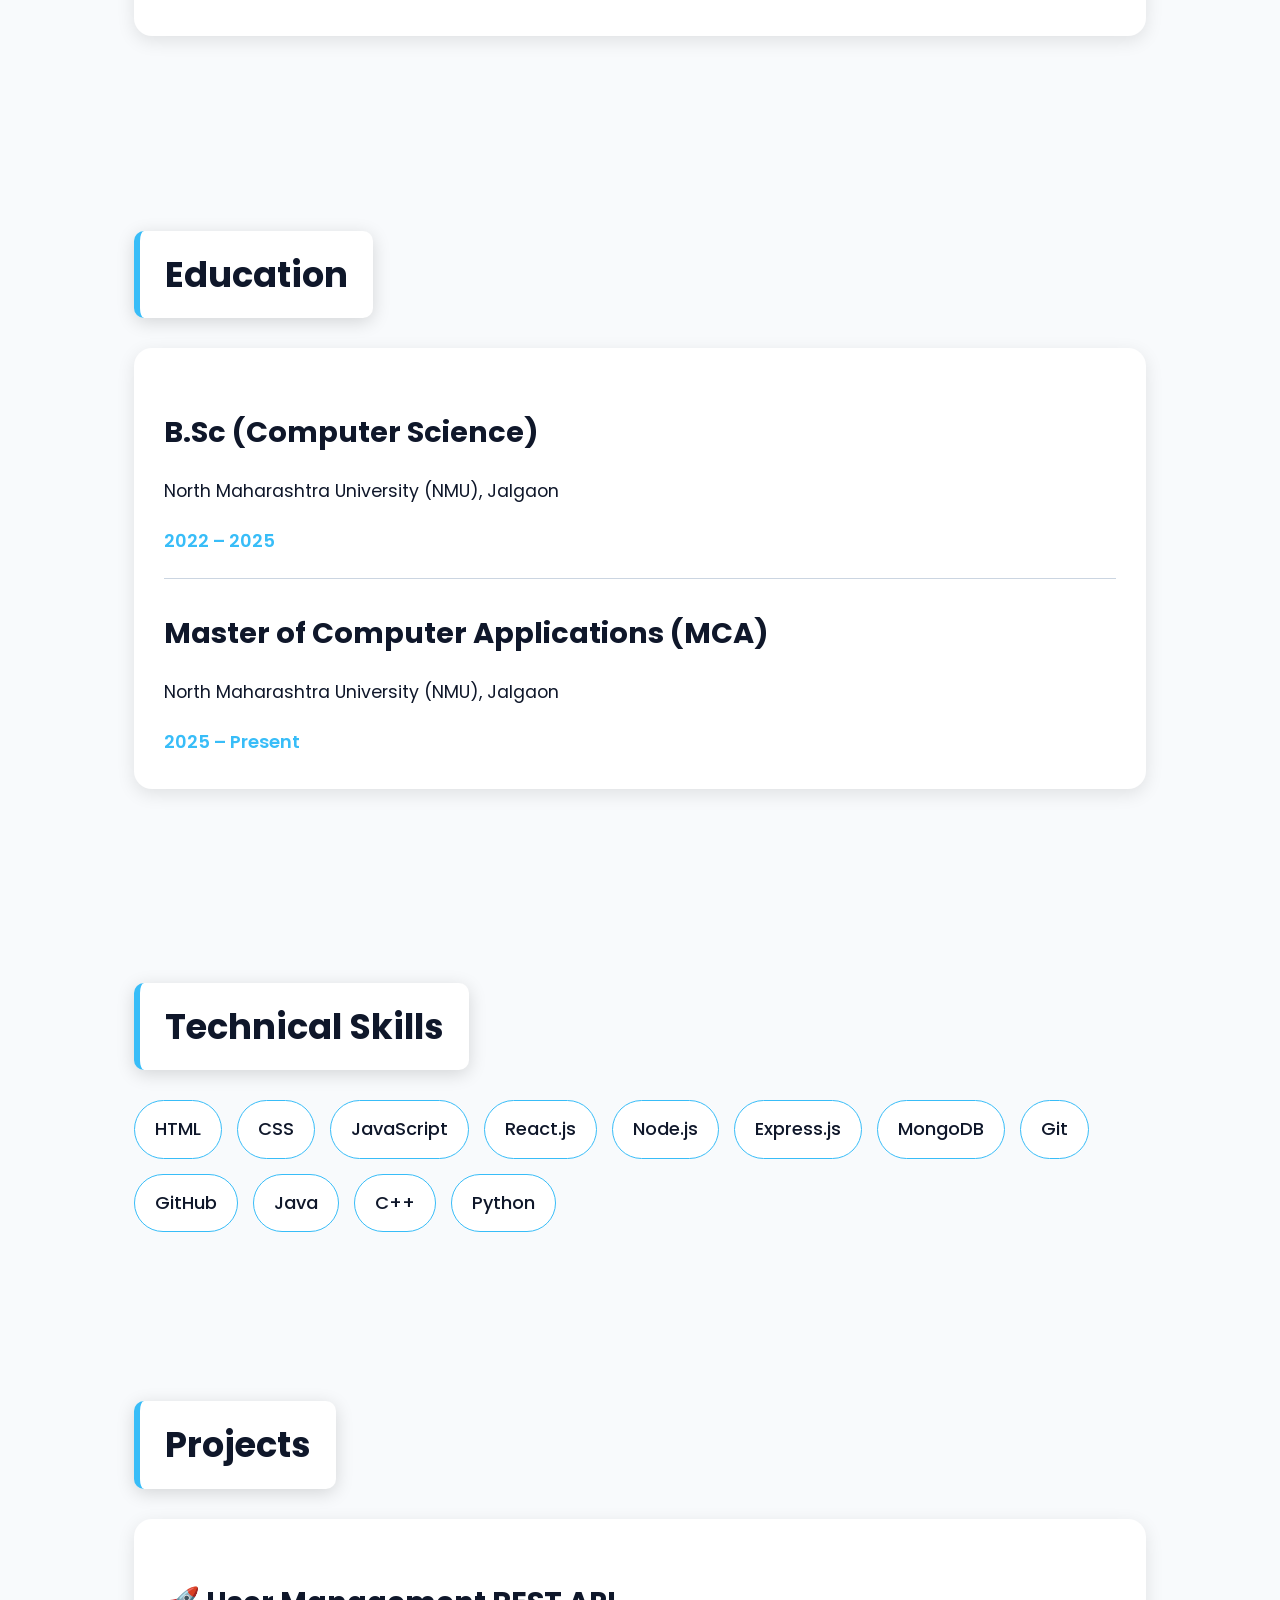
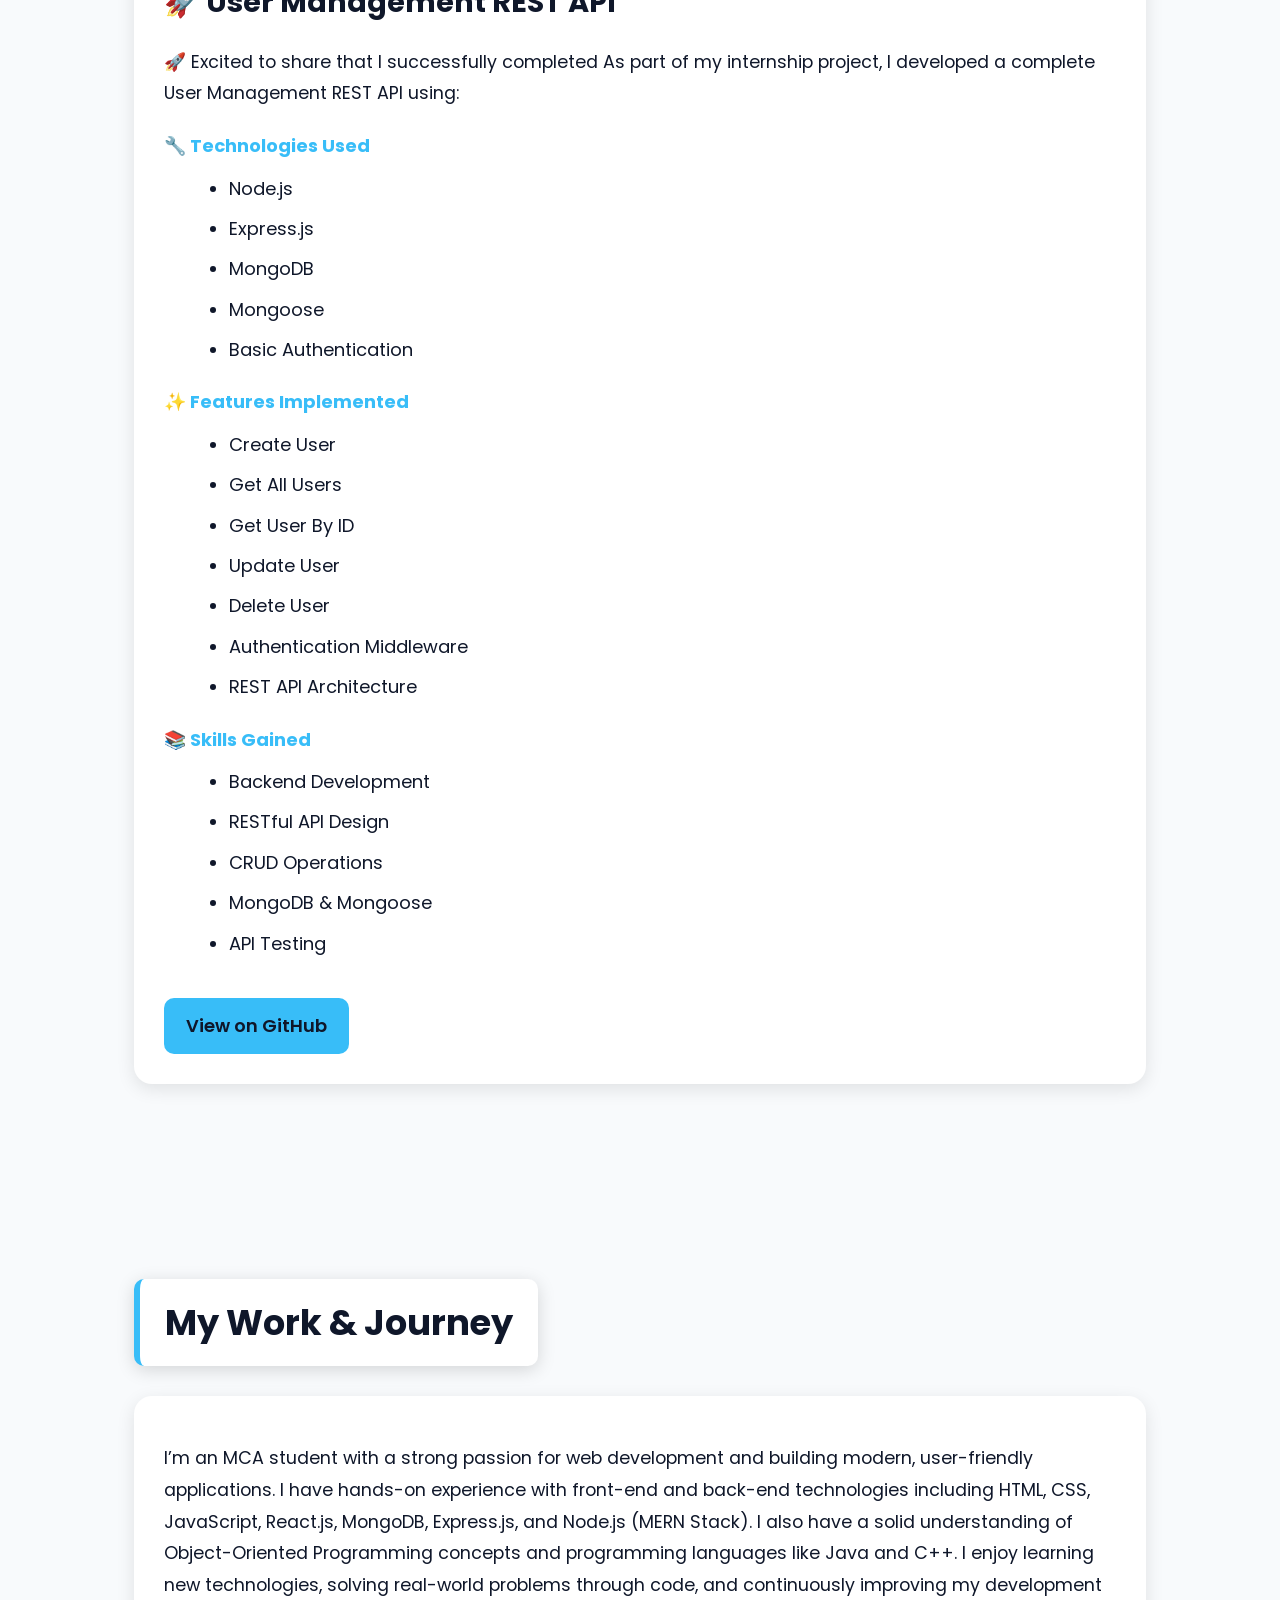
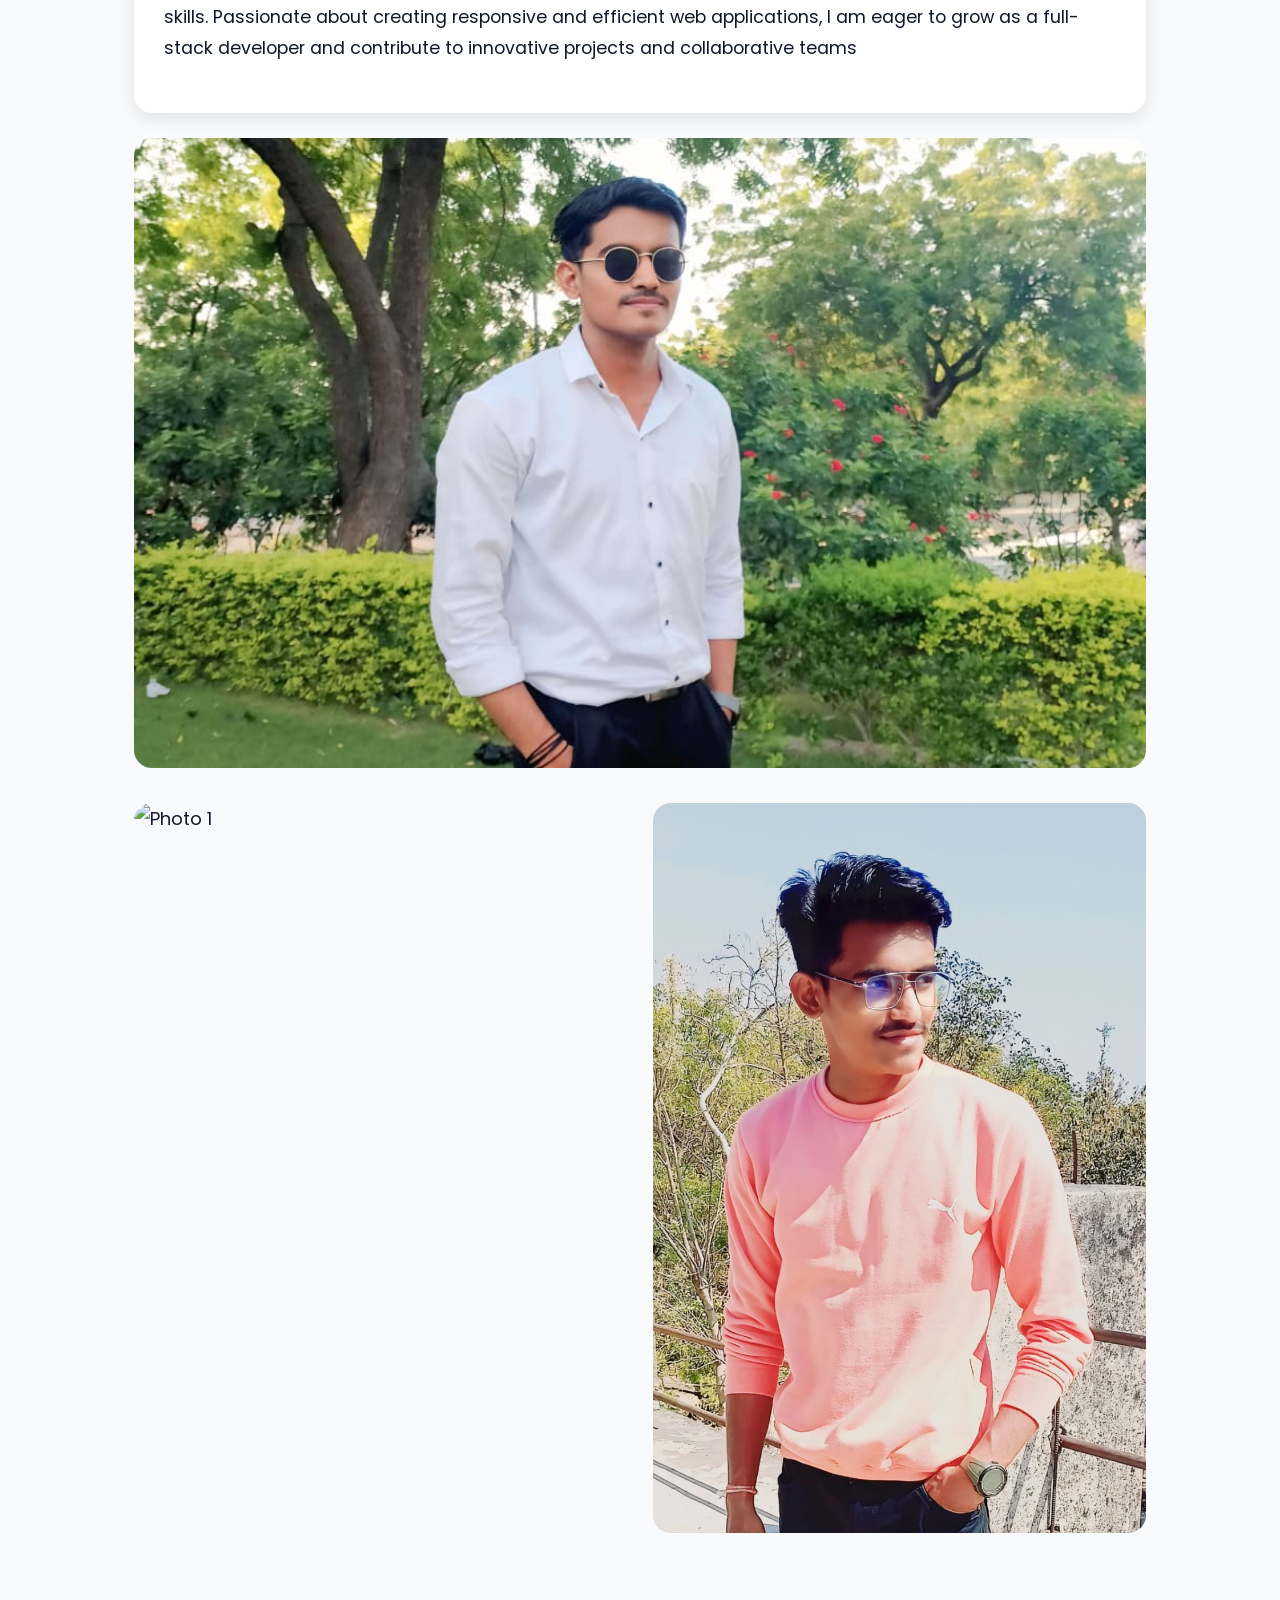
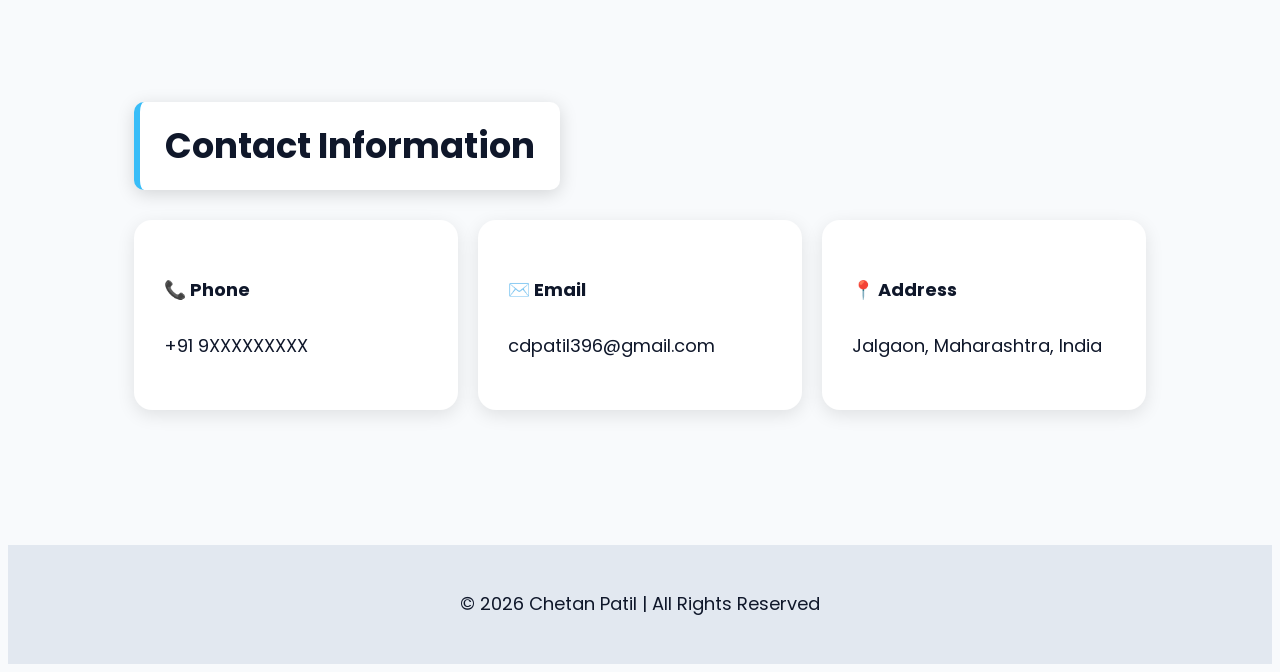
==== commit 68f8fc96: "add about me" ====
--- a/Portfolio.html
+++ b/Portfolio.html
@@ -37,16 +37,18 @@
 
         <div class="card">
 
-            <p>
-                I’m an MCA student passionate about web development and building
-                modern user-friendly applications using MERN Stack technologies.
-
-                I have hands-on experience with HTML, CSS, JavaScript,
-                React.js, Node.js, Express.js, MongoDB, Java, C++, and Python.
-
-                I enjoy solving real-world problems through code and continuously
-                improving my development skills.
-            </p>
+            <pre>
+    I’m an MCA student with a strong passion for web development and building modern, user-friendly
+    applications. I have hands-on experience with front-end and back-end technologies including HTML, CSS,
+    JavaScript, React.js, MongoDB, Express.js, and Node.js (MERN Stack).
+
+     I also have a solid understanding of Object-Oriented Programming concepts and programming languages like
+    Java and C++. I enjoy learning new technologies, solving real-world problems through code, and
+    continuously improving my development skills.
+  
+    Passionate about creating responsive and efficient web applications, I am eager to grow as a full-stack
+    developer and contribute to innovative projects and collaborative teams
+            </pre>
 
         </div>
 
--- a/style.css
+++ b/style.css
@@ -1,4 +1,4 @@
- *{
+git *{
     margin:0;
     padding:0;
     box-sizing:border-box;
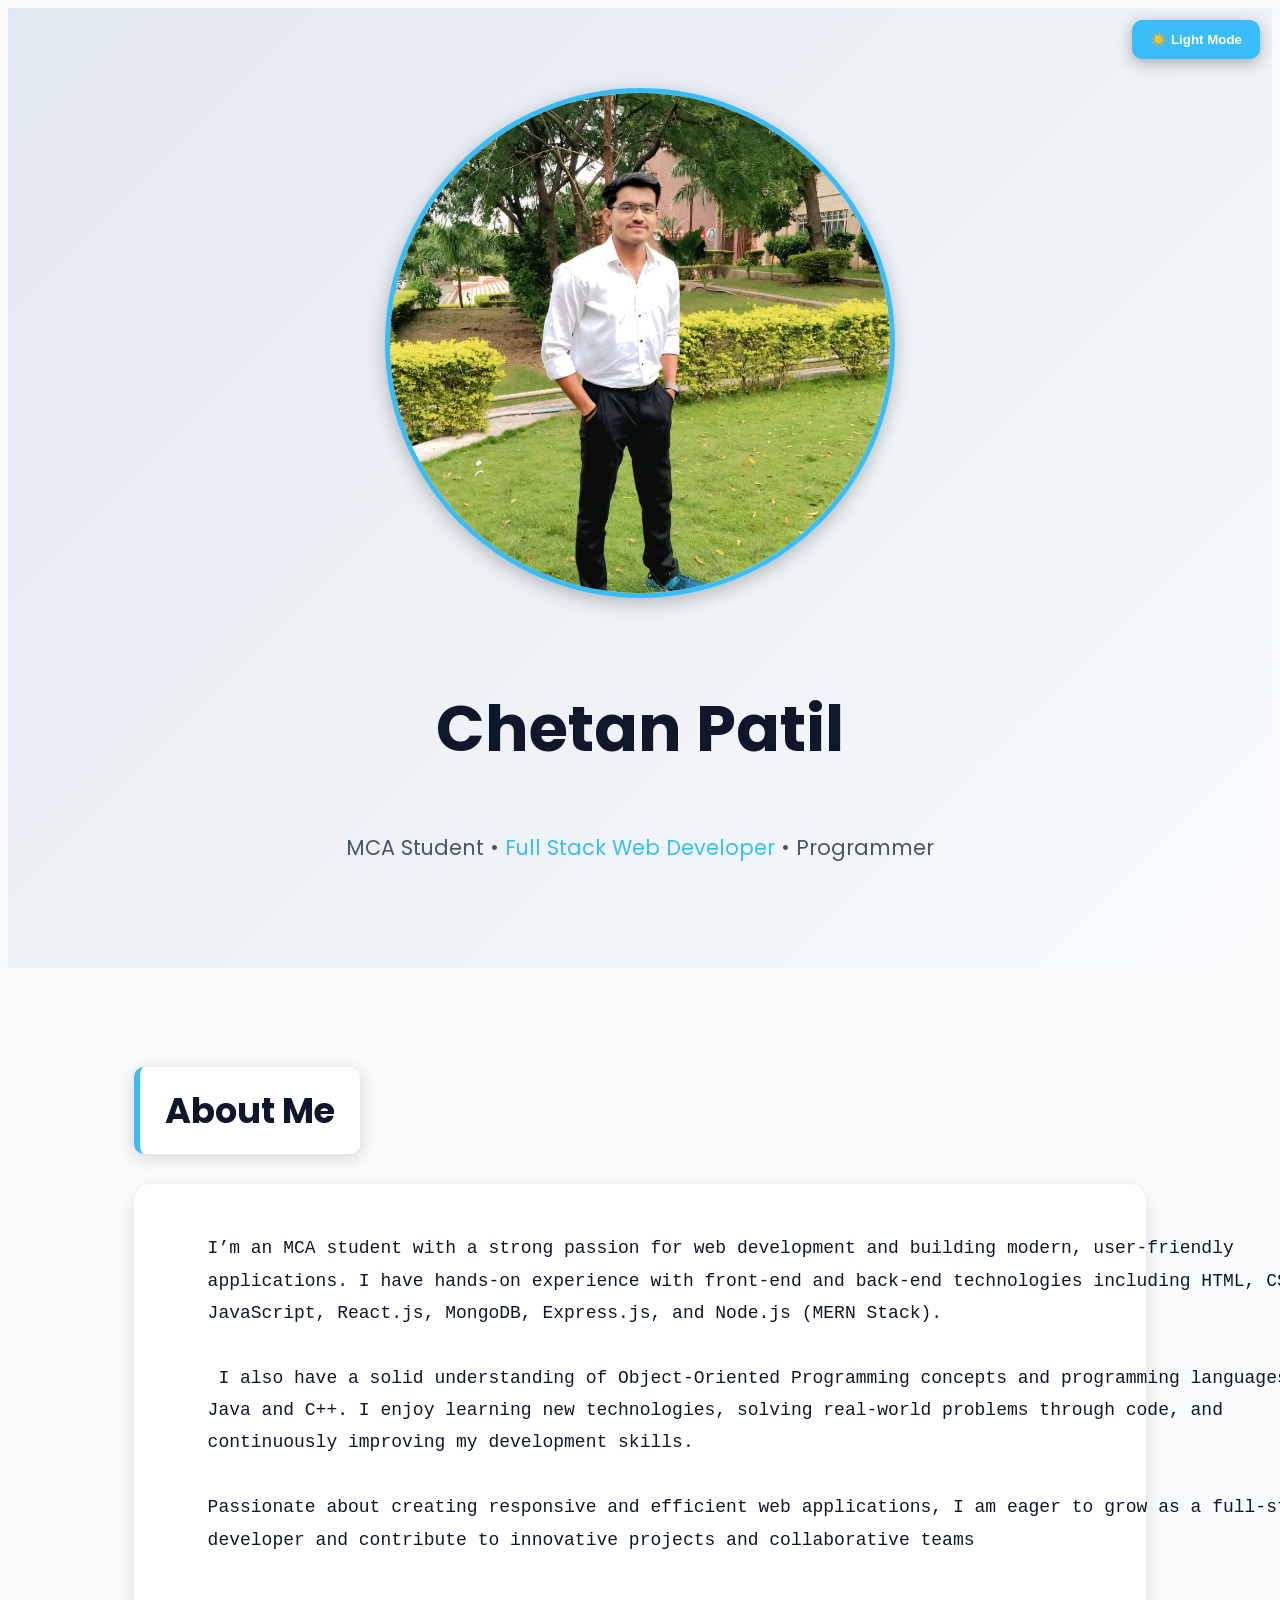
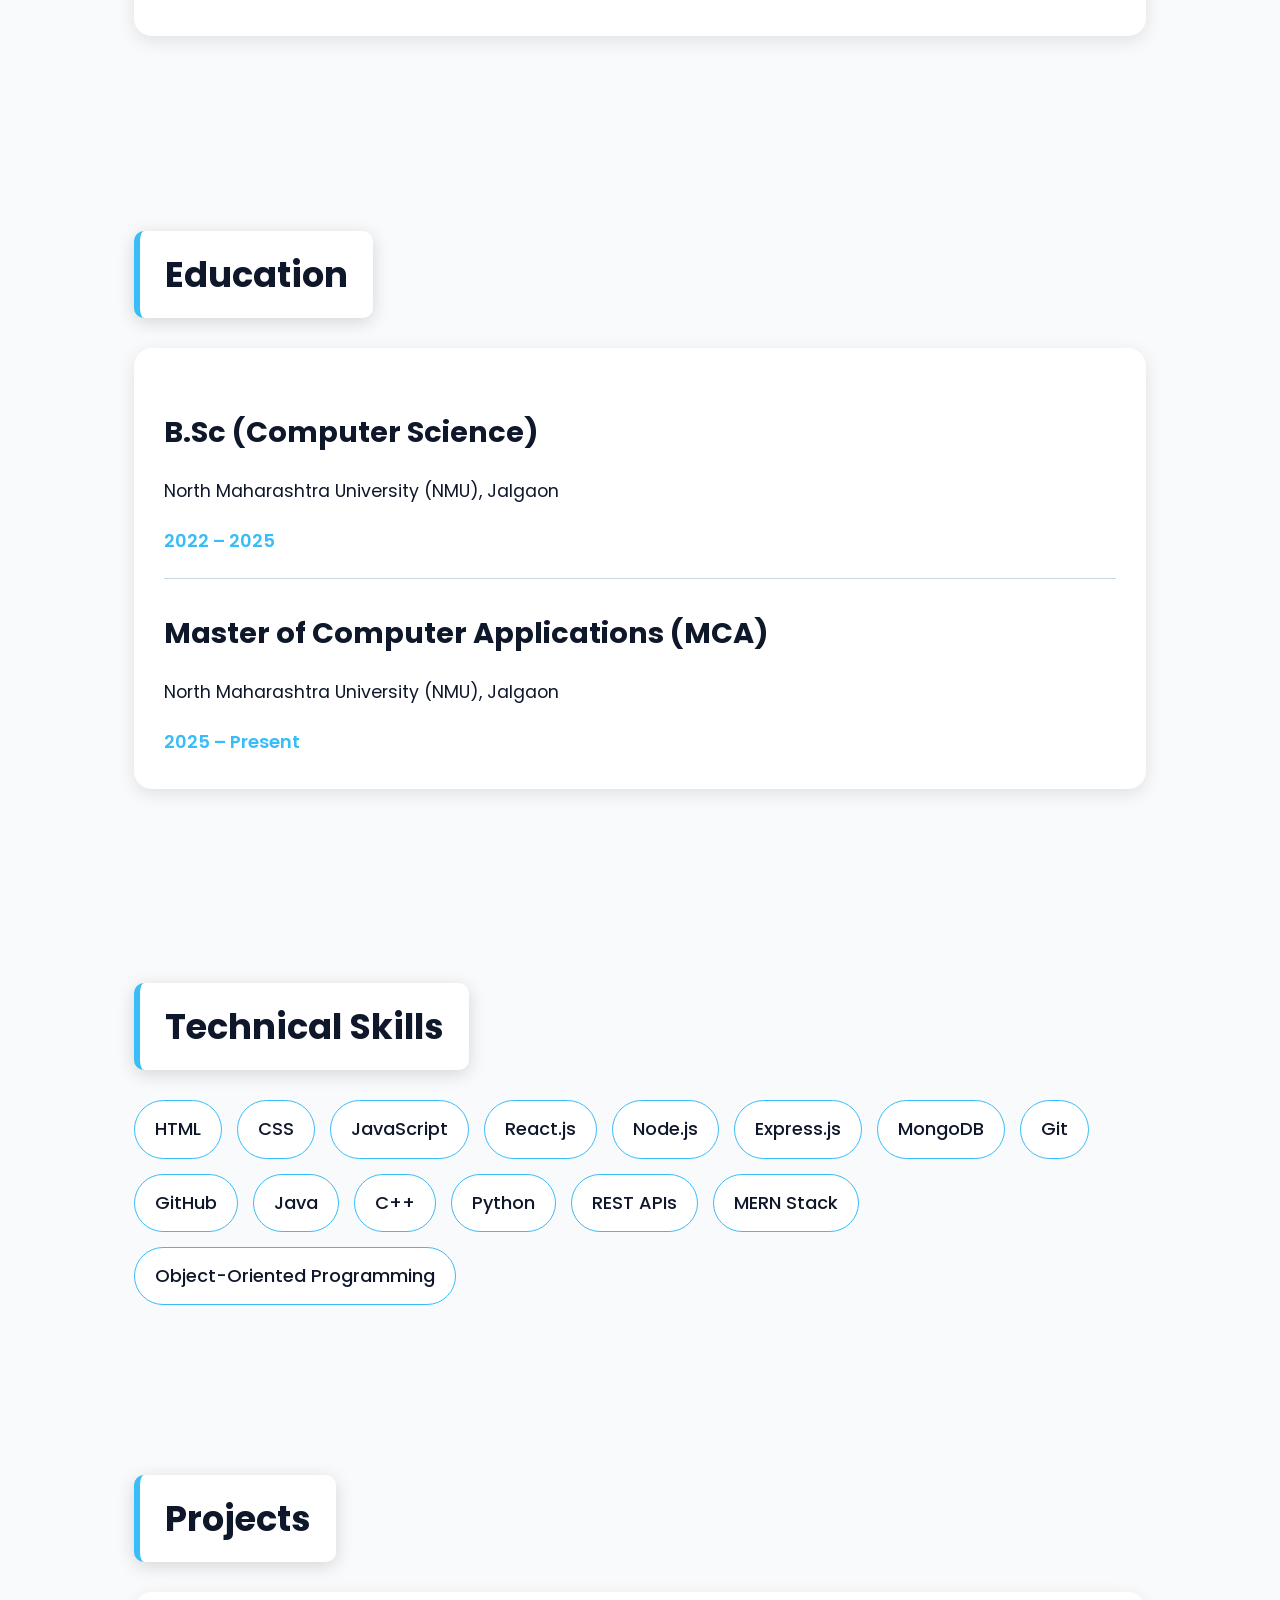
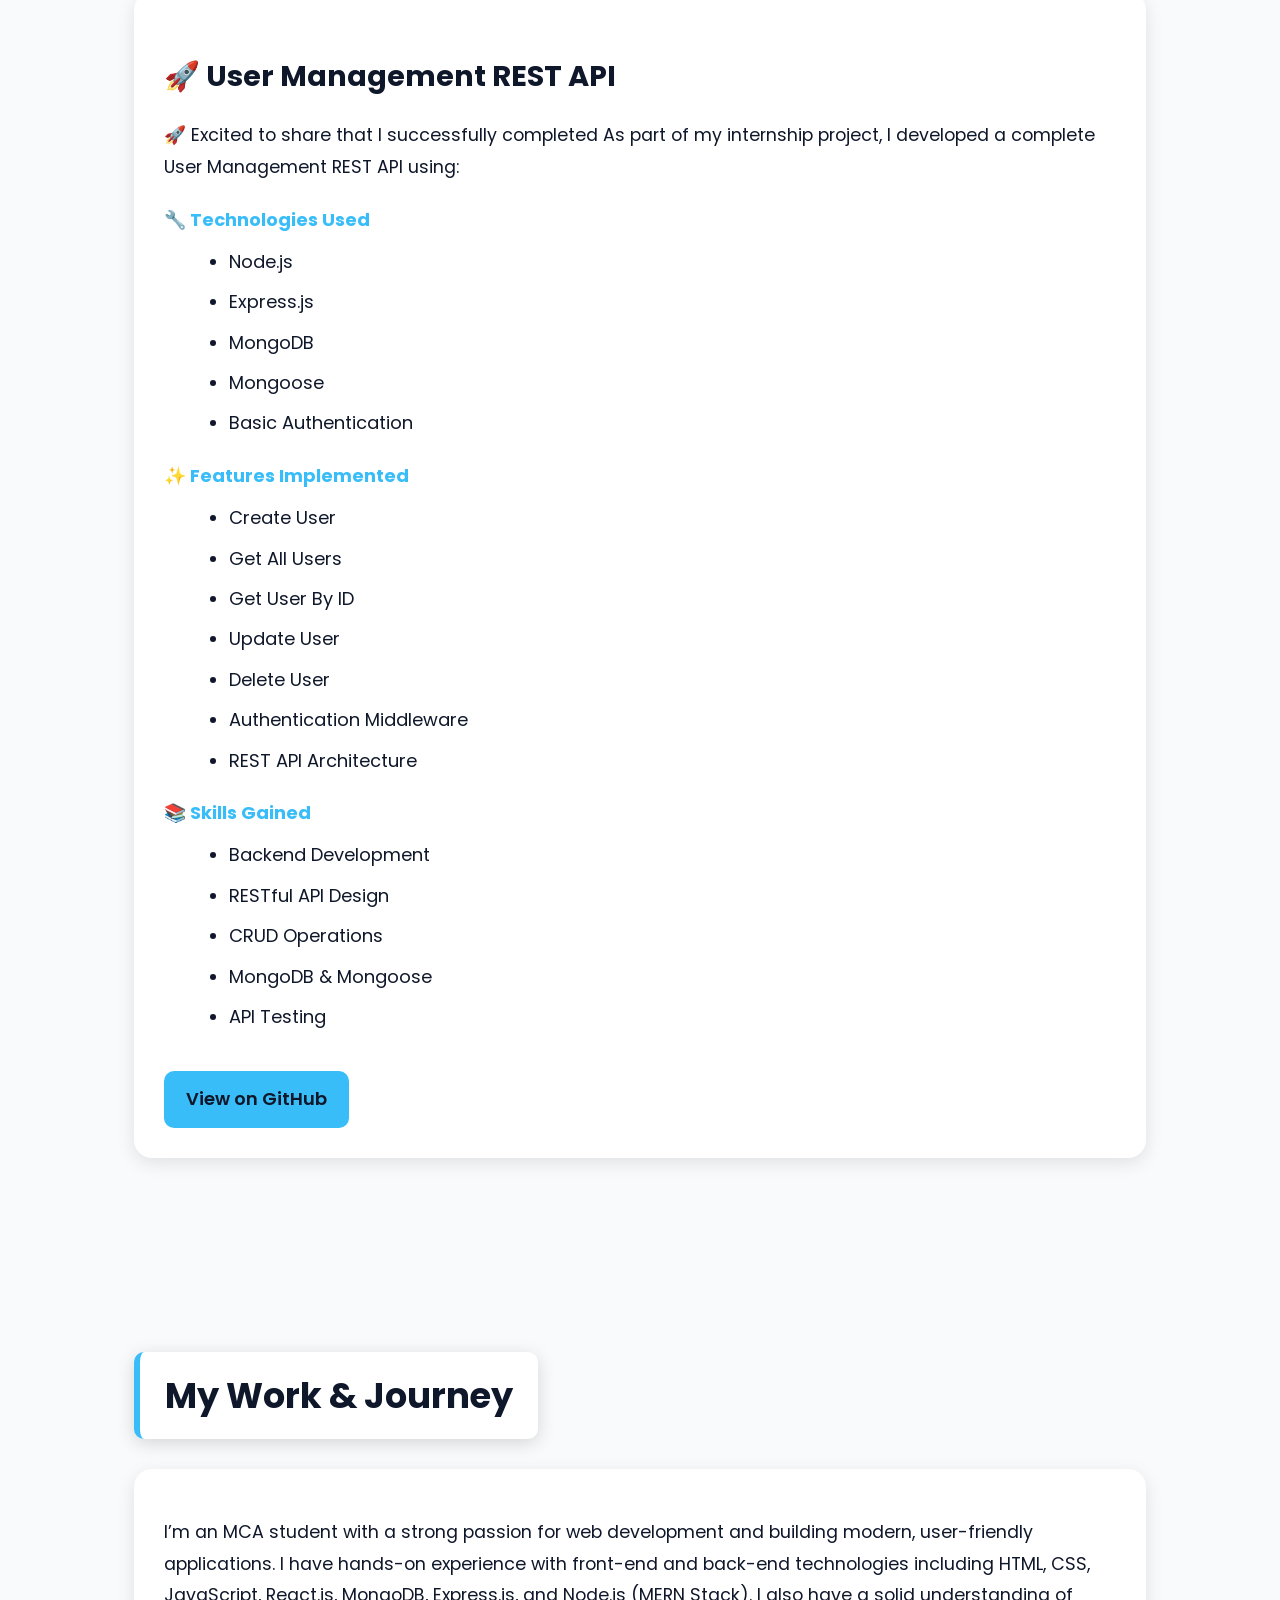
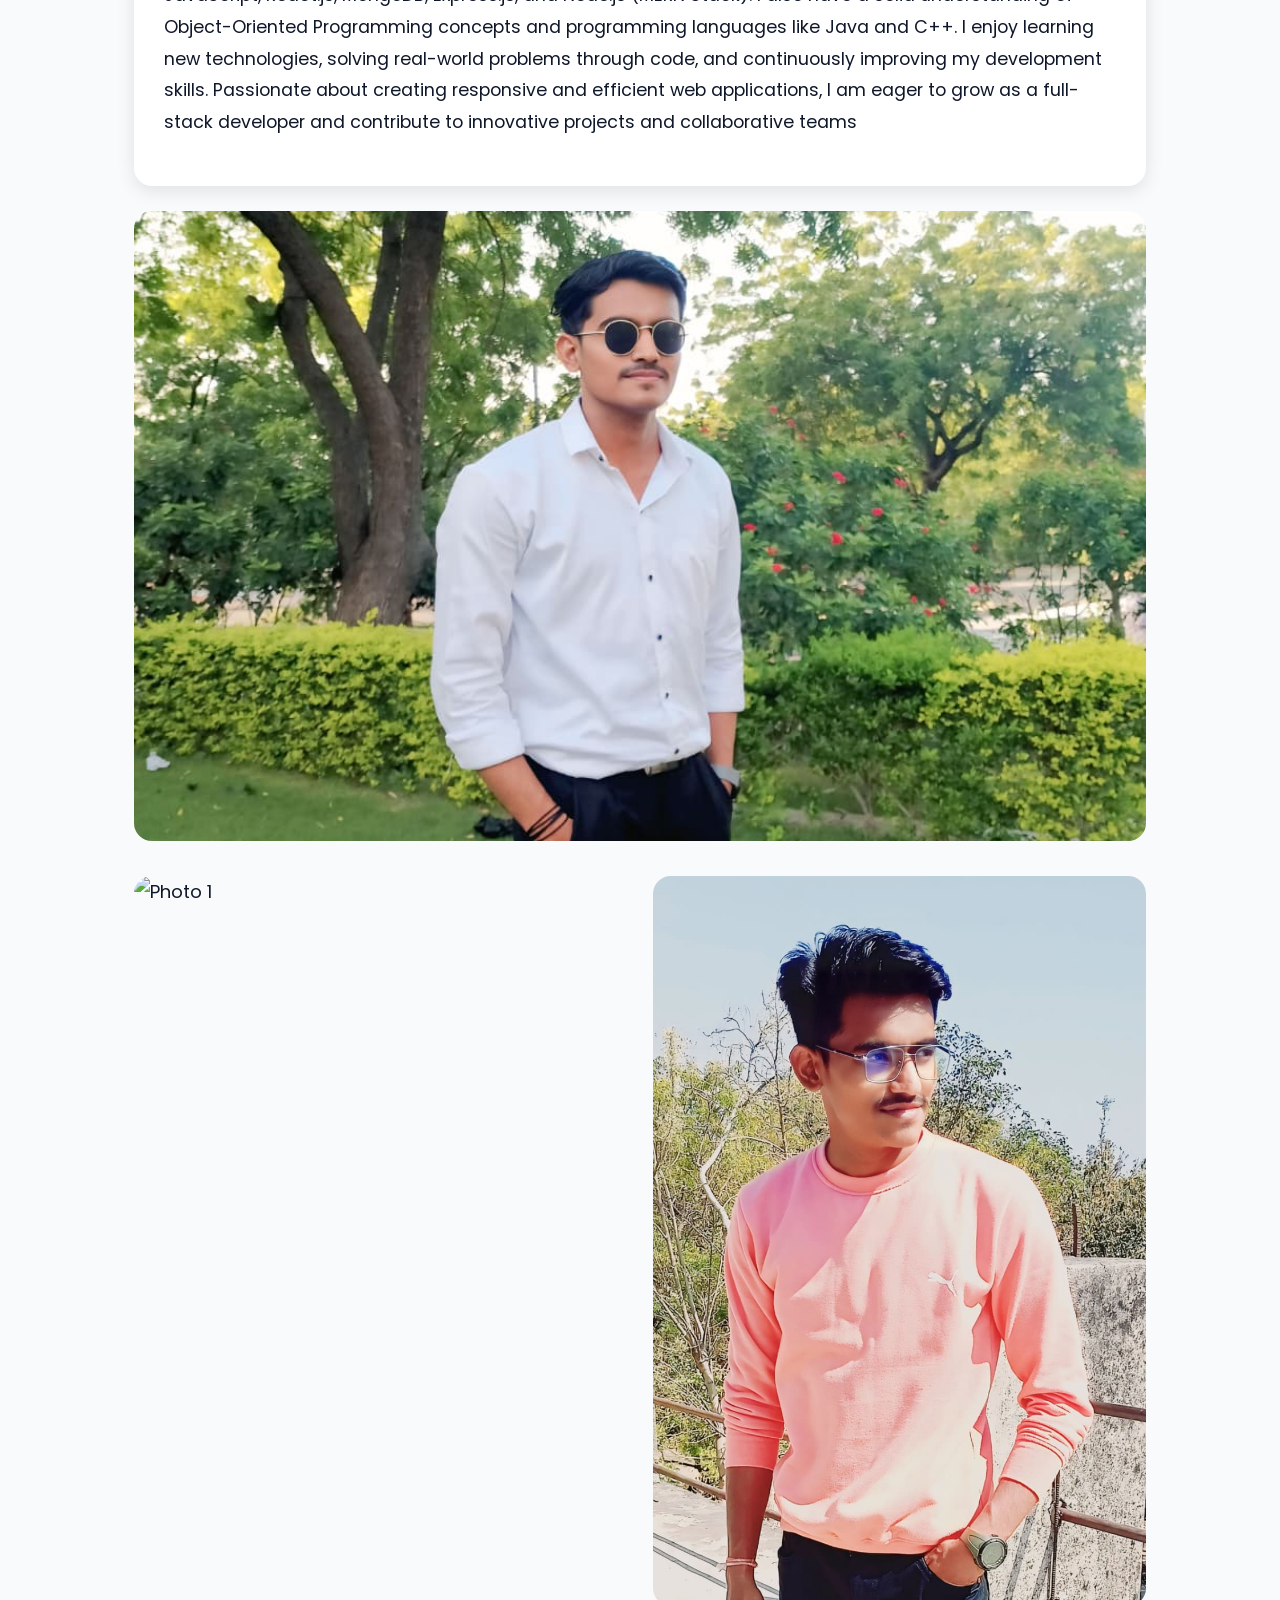
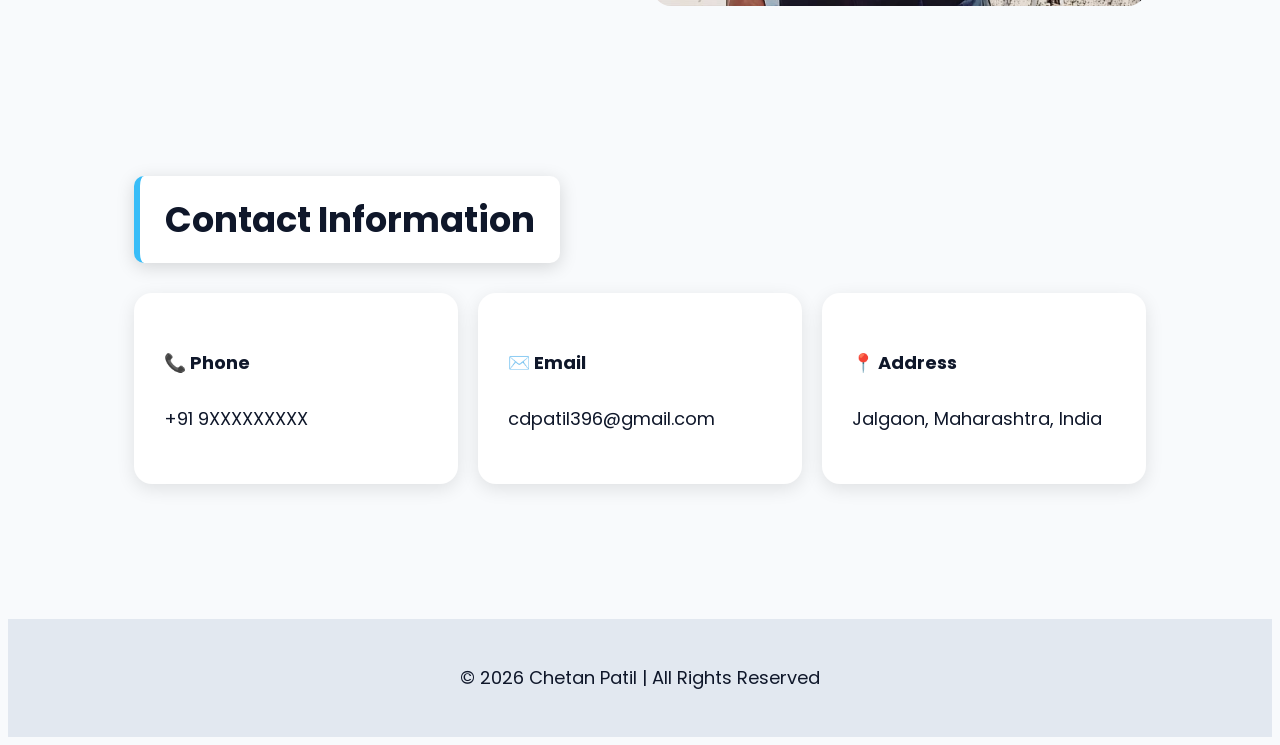
==== commit c3b31100: "add shadows to boxes" ====
--- a/Portfolio.html
+++ b/Portfolio.html
@@ -106,6 +106,9 @@
             <span class="skill-card">Java</span>
             <span class="skill-card">C++</span>
             <span class="skill-card">Python</span>
+            <span class="skill-card">REST APIs</span>
+            <span class="skill-card">MERN Stack</span>
+            <span class="skill-card">Object-Oriented Programming</span>
 
         </div>
 
--- a/style.css
+++ b/style.css
@@ -1,281 +1,286 @@
-git *{
-    margin:0;
-    padding:0;
-    box-sizing:border-box;
-}
-
-body{
-    font-family:'Poppins',sans-serif;
-    background:#f8fafc;
-    color:#0f172a;
-    transition:0.4s ease;
-    line-height:1.8;
-    font-size:18px;
+git * {
+    margin: 0;
+    padding: 0;
+    box-sizing: border-box;
+}
+
+body {
+    font-family: 'Poppins', sans-serif;
+    background: #f8fafc;
+    color: #0f172a;
+    transition: 0.4s ease;
+    line-height: 1.8;
+    font-size: 18px;
 }
 
 /* DARK THEME */
-body.dark-theme{
-    background:#0f172a;
-    color:#f1f5f9;
+body.dark-theme {
+    background: #0f172a;
+    color: #f1f5f9;
 }
 
 /* TOGGLE BUTTON */
-#theme-toggle{
-    position:fixed;
-    top:20px;
-    right:20px;
-    padding:12px 18px;
-    border:none;
-    border-radius:10px;
-    background:#38bdf8;
-    color:white;
-    cursor:pointer;
-    font-weight:600;
-    z-index:999;
-    box-shadow:0 4px 15px rgba(0,0,0,0.3);
+#theme-toggle {
+    position: fixed;
+    top: 20px;
+    right: 20px;
+    padding: 12px 18px;
+    border: none;
+    border-radius: 10px;
+    background: #38bdf8;
+    color: white;
+    cursor: pointer;
+    font-weight: 600;
+    z-index: 999;
+    box-shadow: 0 4px 15px rgba(0, 0, 0, 0.3);
 }
 
 /* HERO */
-.hero{
-    text-align:center;
-    padding:80px 20px;
-    background:linear-gradient(135deg,#e2e8f0,#f8fafc);
-}
-
-body.dark-theme .hero{
-    background:linear-gradient(135deg,#111827,#1e293b);
-}
-
-.profile-img{
-    width:500px;
-    height:500px;
-    border-radius:50%;
-    object-fit:cover;
-    border:5px solid #38bdf8;
-    margin-bottom:20px;
-    box-shadow:0 5px 18px rgba(0,0,0,0.25);
-}
-
-.hero h1{
-    font-size:4rem;
-}
-
-.hero-title{
-    margin-top:10px;
-    font-size:1.3rem;
-    color:#475569;
-}
-
-body.dark-theme .hero-title{
-    color:#cbd5e1;
-}
-
-.hero-title span{
-    color:#38bdf8;
+.hero {
+    text-align: center;
+    padding: 80px 20px;
+    background: linear-gradient(135deg, #e2e8f0, #f8fafc);
+}
+
+body.dark-theme .hero {
+    background: linear-gradient(135deg, #111827, #1e293b);
+}
+
+.profile-img {
+    width: 500px;
+    height: 500px;
+    border-radius: 50%;
+    object-fit: cover;
+    border: 5px solid #38bdf8;
+    margin-bottom: 20px;
+    box-shadow: 0 5px 18px rgba(0, 0, 0, 0.25);
+}
+
+.hero h1 {
+    font-size: 4rem;
+}
+
+.hero-title {
+    margin-top: 10px;
+    font-size: 1.3rem;
+    color: #475569;
+}
+
+body.dark-theme .hero-title {
+    color: #cbd5e1;
+}
+
+.hero-title span {
+    color: #38bdf8;
 }
 
 /* SECTION */
-.section{
-    padding:70px 10%;
+.section {
+    padding: 70px 10%;
 }
 
 /* LEFT SIDE HEADING */
-.section h2{
-    display:inline-block;
-    padding:12px 25px;
-    margin-bottom:30px;
-    border-left:6px solid #38bdf8;
-    background:white;
-    color:#0f172a;
-    border-radius:10px;
-    box-shadow:0 4px 18px rgba(0,0,0,0.15);
-    font-size:2.2rem;
-}
-
-body.dark-theme .section h2{
-    background:#1e293b;
-    color:#38bdf8;
+.section h2 {
+    display: inline-block;
+    padding: 12px 25px;
+    margin-bottom: 30px;
+    border-left: 6px solid #38bdf8;
+    background: white;
+    color: #0f172a;
+    border-radius: 10px;
+    box-shadow: 0 4px 18px rgba(0, 0, 0, 0.15);
+    font-size: 2.2rem;
+}
+
+body.dark-theme .section h2 {
+    background: #1e293b;
+    color: #38bdf8;
 }
 
 /* CARD */
 .card,
-.contact-card{
-    background:white;
-    padding:30px;
-    border-radius:18px;
-    margin-bottom:25px;
-    box-shadow:0 5px 18px rgba(0,0,0,0.1);
-    transition:0.3s;
+.contact-card {
+    background: white;
+    padding: 30px;
+    border-radius: 18px;
+    margin-bottom: 25px;
+    box-shadow: 0 5px 18px rgba(0, 0, 0, 0.1);
+    transition: 0.3s;
 }
 
 body.dark-theme .card,
-body.dark-theme .contact-card{
-    background:#1e293b;
-    color:#f1f5f9;
-}
-
-.card:hover{
-    transform:translateY(-5px);
-}
-
-.card p{
-    font-size:1.1rem;
-}
-
-.card h3{
-    font-size:1.8rem;
-    margin-bottom:15px;
-}
-
-.card h4{
-    margin-top:20px;
-    margin-bottom:10px;
-    color:#38bdf8;
-}
-
-.card ul{
-    margin-left:25px;
-    margin-top:10px;
-}
-
-.card ul li{
-    margin-bottom:8px;
-}
-
-hr{
-    margin:20px 0;
-    border:0;
-    border-top:1px solid #cbd5e1;
-}
-
-body.dark-theme hr{
-    border-top:1px solid #334155;
-}
-
-.year{
-    color:#38bdf8;
-    font-weight:600;
+body.dark-theme .contact-card {
+    background: #1e293b;
+    color: #f1f5f9;
+}
+
+.card:hover {
+    transform: translateY(-5px);
+}
+
+.card p {
+    font-size: 1.1rem;
+}
+
+.card h3 {
+    font-size: 1.8rem;
+    margin-bottom: 15px;
+}
+
+.card h4 {
+    margin-top: 20px;
+    margin-bottom: 10px;
+    color: #38bdf8;
+}
+
+.card ul {
+    margin-left: 25px;
+    margin-top: 10px;
+}
+
+.card ul li {
+    margin-bottom: 8px;
+}
+
+hr {
+    margin: 20px 0;
+    border: 0;
+    border-top: 1px solid #cbd5e1;
+}
+
+body.dark-theme hr {
+    border-top: 1px solid #334155;
+}
+
+.year {
+    color: #38bdf8;
+    font-weight: 600;
 }
 
 /* SKILLS */
-.skill-grid{
-    display:flex;
-    flex-wrap:wrap;
-    gap:15px;
-}
-
-.skill-card{
-    padding:12px 20px;
-    border-radius:30px;
-    background:white;
-    border:1px solid #38bdf8;
-    color:#0f172a;
-    transition:0.3s;
-    font-weight:500;
-}
-
-body.dark-theme .skill-card{
-    background:#1e293b;
-    color:#38bdf8;
-}
-
-.skill-card:hover{
-    background:#38bdf8;
-    color:#0f172a;
-    transform:scale(1.05);
+.skill-grid {
+    display: flex;
+    flex-wrap: wrap;
+    gap: 15px;
+    box-shadow: 5px 5px 15px #8888);
+
+}
+
+.skill-card {
+    padding: 12px 20px;
+    border-radius: 30px;
+    background: white;
+    border: 1px solid #38bdf8;
+    color: #0f172a;
+    transition: 0.3s;
+    font-weight: 500;
+    box-shadow: 5px 15px 15px #8888);
+
+}
+
+
+
+body.dark-theme .skill-card {
+    background: #1e293b;
+    color: #38bdf8;
+}
+
+.skill-card:hover {
+    background: #38bdf8;
+    color: #0f172a;
+    transform: scale(1.05);
 }
 
 /* BUTTON */
-.github-btn{
-    display:inline-block;
-    margin-top:20px;
-    padding:12px 22px;
-    background:#38bdf8;
-    color:#0f172a;
-    text-decoration:none;
-    border-radius:10px;
-    font-weight:600;
+.github-btn {
+    display: inline-block;
+    margin-top: 20px;
+    padding: 12px 22px;
+    background: #38bdf8;
+    color: #0f172a;
+    text-decoration: none;
+    border-radius: 10px;
+    font-weight: 600;
 }
 
 /* PHOTO */
-.photo-banner img{
-    width:100%;
-    height:630px;
-    object-fit:cover;
-    border-radius:18px;
-}
-
-.photo-grid{
-    display:grid;
-    grid-template-columns:repeat(auto-fit,minmax(280px,1fr));
-    gap:25px;
-    margin-top:25px;
-}
-
-.photo-grid img{
-    width:100%;
-    height:730px;
-    object-fit:cover;
-    border-radius:18px;
-    object-position:center;
-}
-
-.top-photo{
-    object-position:top;
+.photo-banner img {
+    width: 100%;
+    height: 630px;
+    object-fit: cover;
+    border-radius: 18px;
+}
+
+.photo-grid {
+    display: grid;
+    grid-template-columns: repeat(auto-fit, minmax(280px, 1fr));
+    gap: 25px;
+    margin-top: 25px;
+}
+
+.photo-grid img {
+    width: 100%;
+    height: 730px;
+    object-fit: cover;
+    border-radius: 18px;
+    object-position: center;
+}
+
+.top-photo {
+    object-position: top;
 }
 
 /* CONTACT */
-.contact-grid{
-    display:grid;
-    grid-template-columns:repeat(auto-fit,minmax(250px,1fr));
-    gap:20px;
+.contact-grid {
+    display: grid;
+    grid-template-columns: repeat(auto-fit, minmax(250px, 1fr));
+    gap: 20px;
 }
 
 /* FOOTER */
-footer{
-    text-align:center;
-    padding:25px;
-    background:#e2e8f0;
-    margin-top:40px;
-    color:#0f172a;
-}
-
-body.dark-theme footer{
-    background:#111827;
-    color:#94a3b8;
+footer {
+    text-align: center;
+    padding: 25px;
+    background: #e2e8f0;
+    margin-top: 40px;
+    color: #0f172a;
+}
+
+body.dark-theme footer {
+    background: #111827;
+    color: #94a3b8;
 }
 
 /* RESPONSIVE */
-@media(max-width:768px){
-
-    body{
-        font-size:16px;
-    }
-
-    .hero h1{
-        font-size:2.5rem;
-    }
-
-    .profile-img{
-        width:160px;
-        height:160px;
-    }
-
-    .section{
-        padding:45px 6%;
-    }
-
-    .section h2{
-        font-size:1.7rem;
-    }
-
-    .photo-banner img{
-        height:250px;
-    }
-
-    .photo-grid img{
-        height:220px;
-    }
-
-}
-
+@media(max-width:768px) {
+
+    body {
+        font-size: 16px;
+    }
+
+    .hero h1 {
+        font-size: 2.5rem;
+    }
+
+    .profile-img {
+        width: 160px;
+        height: 160px;
+    }
+
+    .section {
+        padding: 45px 6%;
+    }
+
+    .section h2 {
+        font-size: 1.7rem;
+    }
+
+    .photo-banner img {
+        height: 250px;
+    }
+
+    .photo-grid img {
+        height: 220px;
+    }
+
+}
